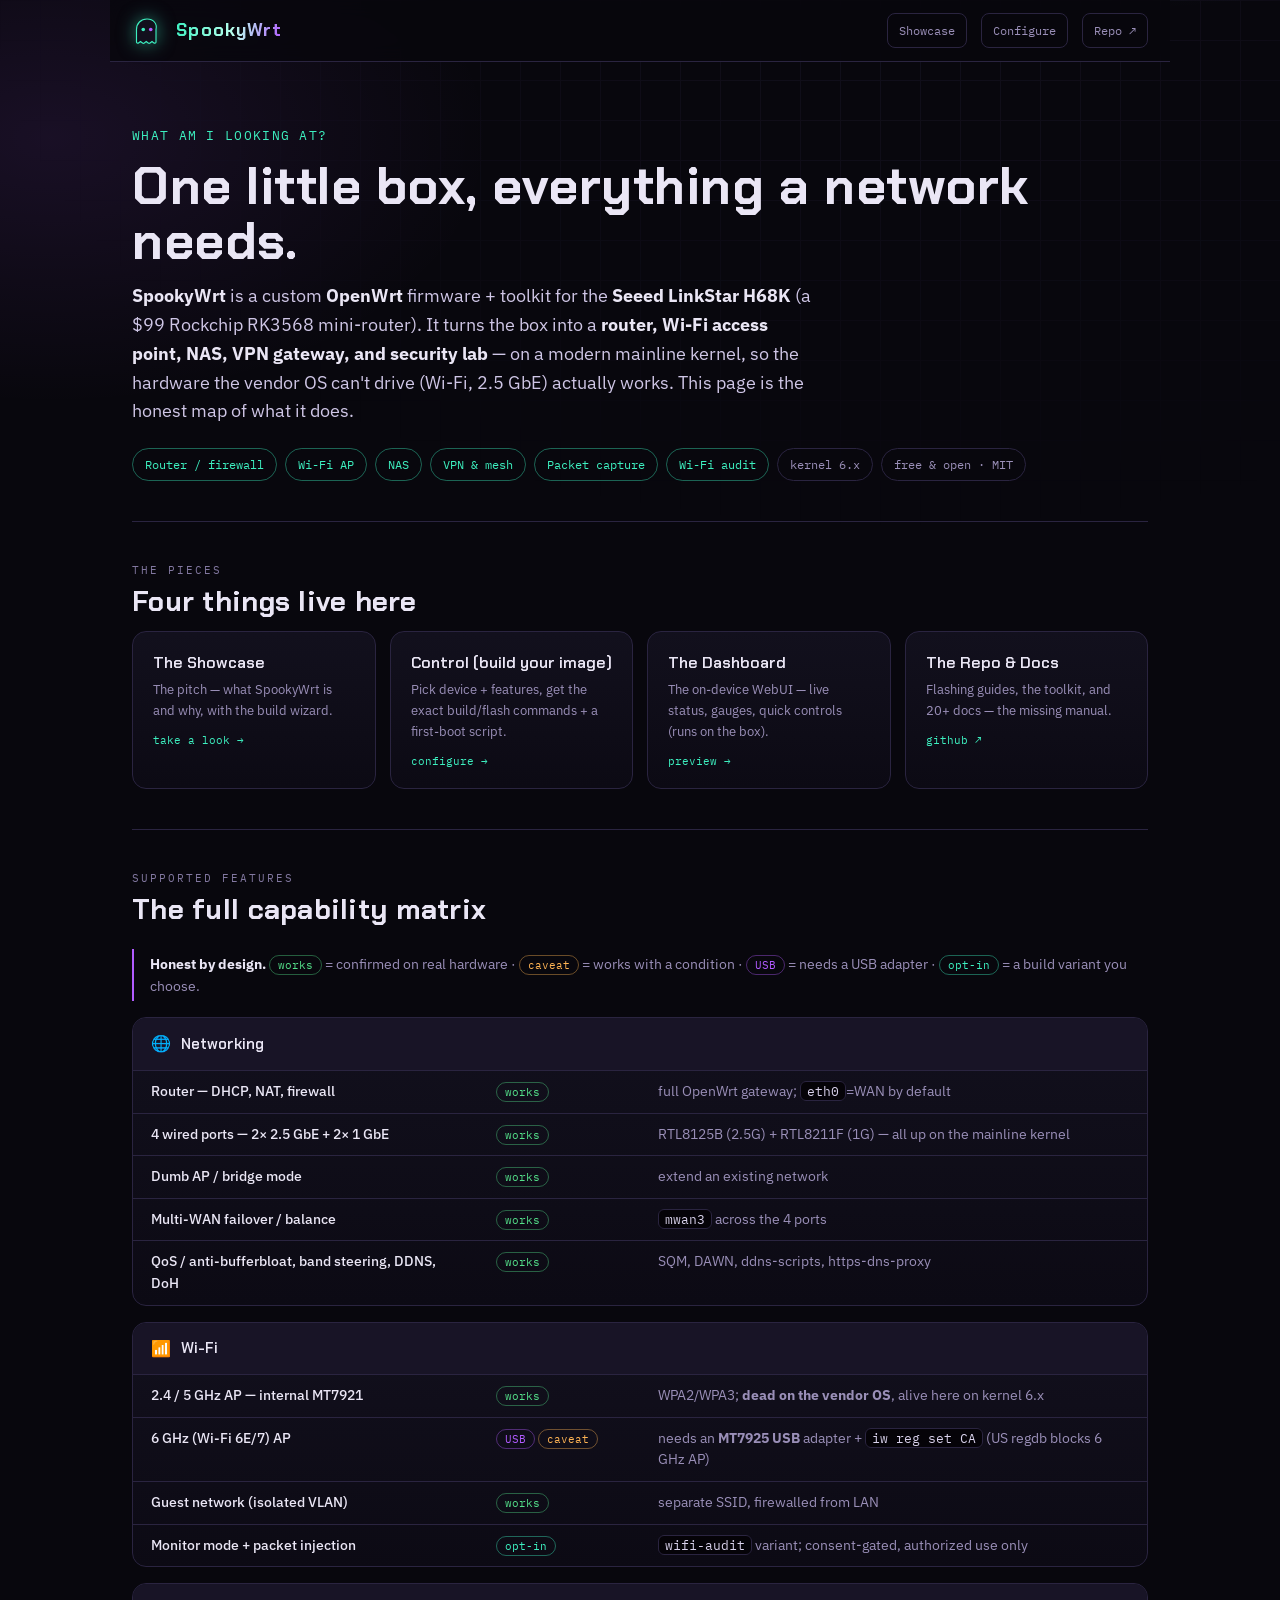
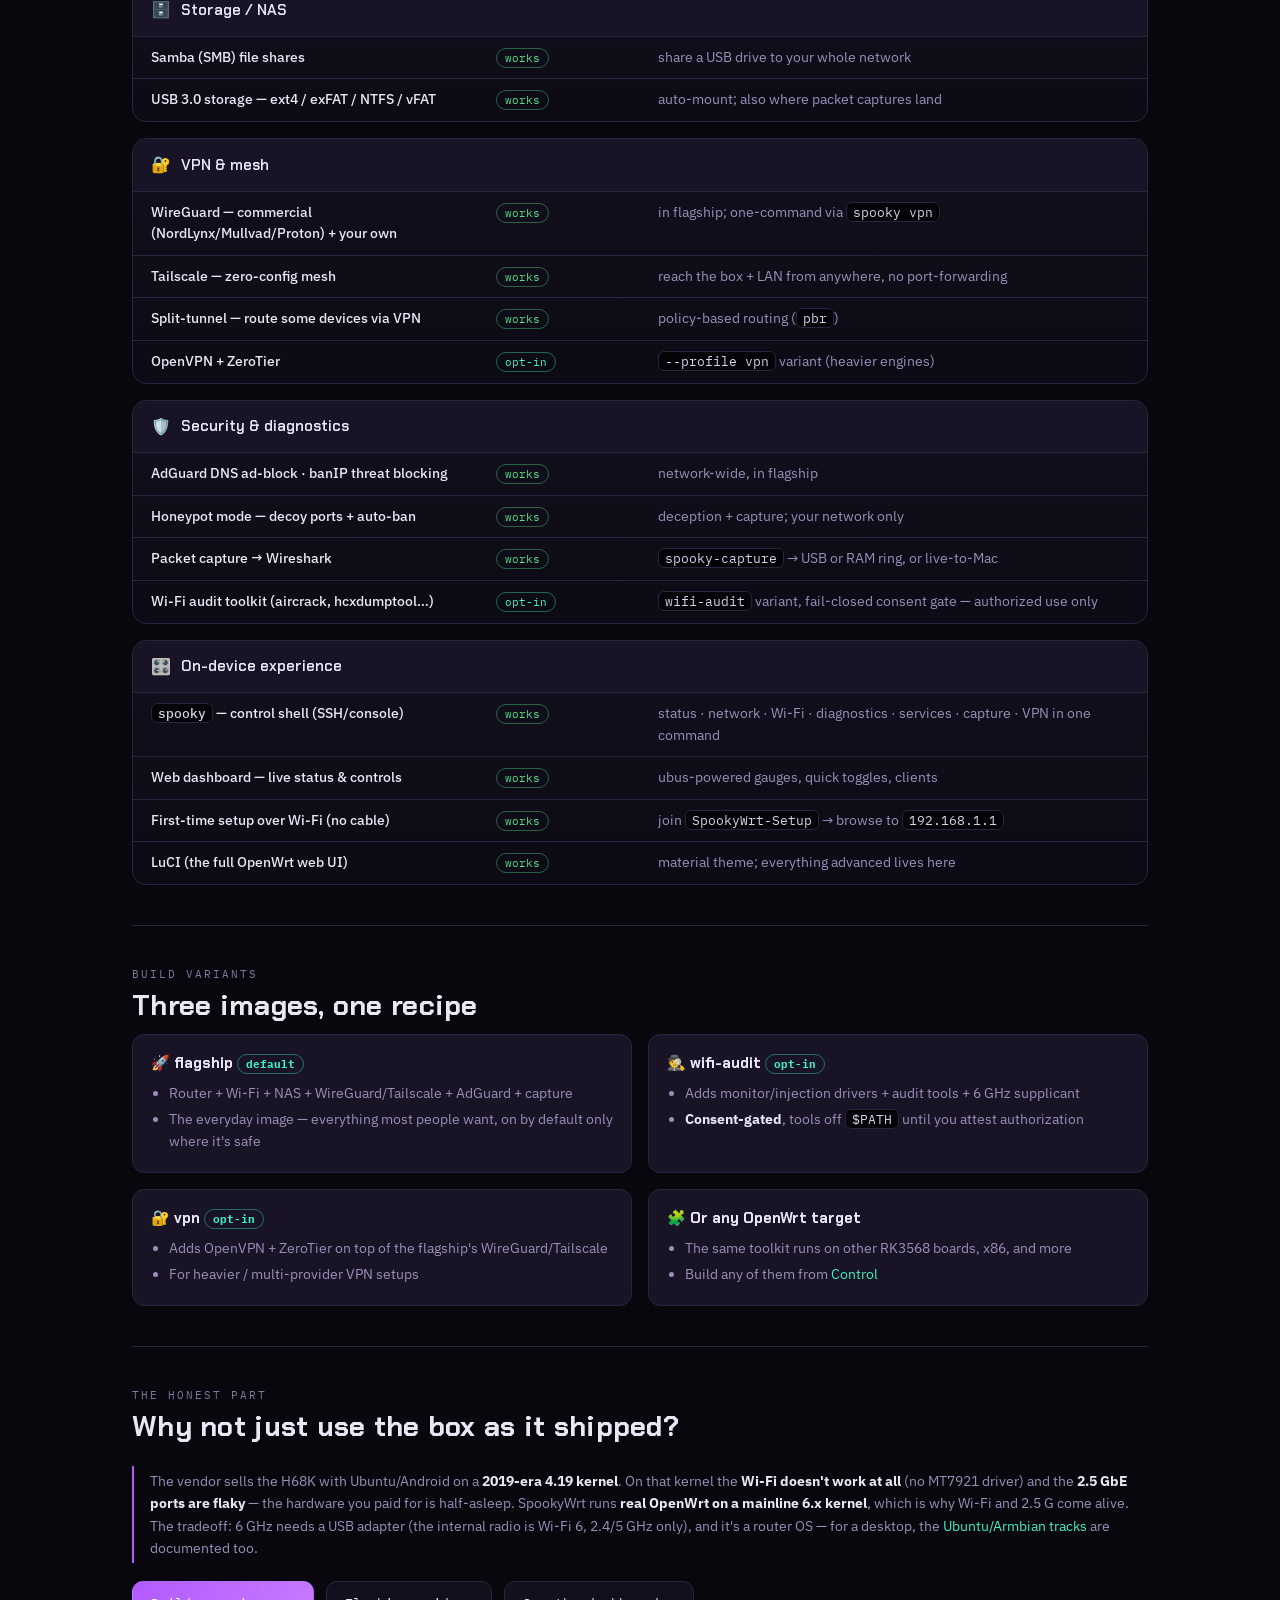
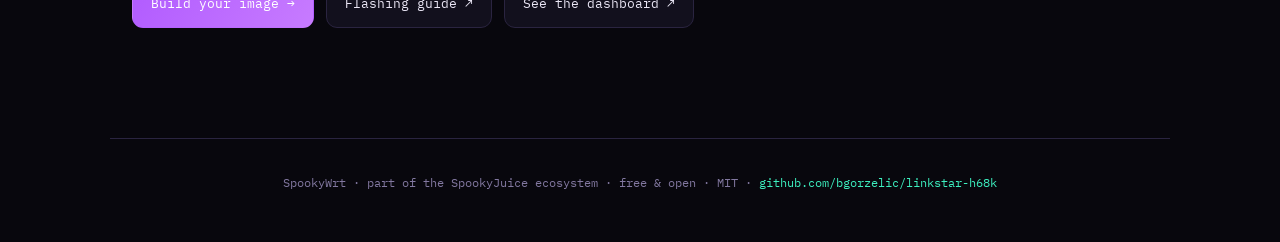
==== overview/index.html @ 05eaae35 "feat(site): add an Overview page answering 'what am I looking at?' + make it the homepage New overvi" ====
<!DOCTYPE html>
<html lang="en">
<head>
<meta charset="utf-8">
<meta name="viewport" content="width=device-width, initial-scale=1">
<meta name="description" content="SpookyWrt — a custom OpenWrt firmware + toolkit for the LinkStar H68K (RK3568). Router, Wi-Fi AP, NAS, VPN gateway, and security lab in one image. What it is, what it supports, and its honest limits.">
<meta property="og:title" content="SpookyWrt — what is it & what does it support?">
<meta property="og:description" content="Custom OpenWrt for the LinkStar H68K: router · Wi-Fi · NAS · VPN/mesh · capture · audit. The full, honest capability matrix.">
<meta name="theme-color" content="#08070d">
<title>SpookyWrt — what am I looking at?</title>
<link rel="preconnect" href="https://fonts.googleapis.com">
<link rel="preconnect" href="https://fonts.gstatic.com" crossorigin>
<link href="https://fonts.googleapis.com/css2?family=Chakra+Petch:wght@500;600;700&family=IBM+Plex+Mono:wght@400;500;600&family=IBM+Plex+Sans:wght@400;500;600&display=swap" rel="stylesheet">
<style>
  :root{
    --ink:#08070d; --ink2:#0c0a14; --panel:#12101d; --panel2:#181426;
    --line:#2a2440; --line2:#38304f;
    --spectral:#3df0c0; --violet:#b15bff; --amber:#ffb454; --rose:#ff5c72; --good:#54e08a;
    --text:#eae6f5; --muted:#9a8fb8; --faint:#8278a0;
    --disp:"Chakra Petch",sans-serif; --mono:"IBM Plex Mono",ui-monospace,Menlo,monospace;
    --sans:"IBM Plex Sans",-apple-system,BlinkMacSystemFont,sans-serif;
  }
  *{box-sizing:border-box} html,body{margin:0}
  body{background:var(--ink); color:var(--text); font-family:var(--sans); font-size:15px; line-height:1.6; overflow-x:hidden;
    background-image:radial-gradient(900px 480px at 88% -8%,rgba(61,240,192,.10),transparent 60%),radial-gradient(760px 460px at 4% 4%,rgba(177,91,255,.10),transparent 58%);}
  body::before{content:"";position:fixed;inset:0;pointer-events:none;z-index:0;opacity:.32;
    background-image:linear-gradient(var(--line) 1px,transparent 1px),linear-gradient(90deg,var(--line) 1px,transparent 1px);
    background-size:40px 40px;mask-image:radial-gradient(1200px 700px at 70% 0%,#000,transparent 76%)}
  a{color:var(--spectral);text-decoration:none} a:hover{text-decoration:underline}
  main{position:relative;z-index:1;max-width:1060px;margin:0 auto;padding:0 22px 70px}
  .k{font-family:var(--mono);font-size:11px;letter-spacing:.18em;text-transform:uppercase;color:var(--faint)}
  h2{font-family:var(--disp);font-weight:700;font-size:clamp(21px,3vw,28px);letter-spacing:.01em;margin:0 0 6px}
  section{padding:40px 0;border-top:1px solid var(--line)}

  /* top bar */
  .bar{position:sticky;top:0;z-index:10;display:flex;align-items:center;gap:14px;padding:13px 22px;max-width:1060px;margin:0 auto;
    background:rgba(8,7,13,.82);backdrop-filter:blur(10px);border-bottom:1px solid var(--line)}
  .ghost{width:30px;height:30px;filter:drop-shadow(0 0 9px rgba(61,240,192,.5))}
  .ghost .eye{animation:blink 6s infinite}@keyframes blink{0%,94%,100%{opacity:1}96%{opacity:.15}}
  .brand{font-family:var(--disp);font-weight:700;font-size:18px;letter-spacing:.07em}
  .brand b{background:linear-gradient(100deg,var(--spectral),#bfe 55%,var(--violet));-webkit-background-clip:text;background-clip:text;color:transparent}
  .bar .sp{flex:1}
  .bar a{font-family:var(--mono);font-size:12px;color:var(--muted);padding:7px 11px;border:1px solid var(--line);border-radius:8px}
  .bar a:hover{border-color:var(--spectral);color:var(--text);text-decoration:none}

  /* hero */
  .hero{padding:64px 0 40px;border-top:0}
  .hero .q{font-family:var(--mono);font-size:13px;letter-spacing:.1em;color:var(--spectral);text-transform:uppercase}
  .hero h1{font-family:var(--disp);font-weight:700;font-size:clamp(30px,6vw,52px);line-height:1.05;margin:12px 0 14px;letter-spacing:.01em}
  .hero p{font-size:18px;color:#cfc6e6;max-width:680px;margin:0}
  .hero p b{color:var(--text)}
  .chips{display:flex;flex-wrap:wrap;gap:8px;margin-top:22px}
  .chip{font-family:var(--mono);font-size:12px;color:var(--muted);border:1px solid var(--line);border-radius:20px;padding:6px 12px}
  .chip.on{color:var(--spectral);border-color:rgba(61,240,192,.4)}

  /* nav cards */
  .cards{display:grid;grid-template-columns:repeat(auto-fit,minmax(230px,1fr));gap:14px}
  .card{display:block;background:linear-gradient(180deg,var(--panel),var(--ink2));border:1px solid var(--line);border-radius:14px;padding:18px 20px;transition:.16s}
  .card:hover{border-color:var(--violet);transform:translateY(-2px);text-decoration:none;box-shadow:0 0 22px rgba(177,91,255,.18)}
  .card .t{font-family:var(--disp);font-weight:600;font-size:16px;color:var(--text)}
  .card .d{font-size:13px;color:var(--muted);margin-top:5px}
  .card .go{font-family:var(--mono);font-size:11px;color:var(--spectral);margin-top:10px}

  /* capability matrix */
  .cap{background:linear-gradient(180deg,var(--panel),var(--ink2));border:1px solid var(--line);border-radius:14px;overflow:hidden;margin-top:16px}
  .cap .ch{display:flex;align-items:center;gap:10px;padding:13px 18px;border-bottom:1px solid var(--line);background:var(--panel2)}
  .cap .ch .ic{font-size:16px}
  .cap .ch .t{font-family:var(--disp);font-weight:600;font-size:15px}
  table{width:100%;border-collapse:collapse;font-size:13.5px}
  td{padding:10px 18px;border-bottom:1px solid var(--line);vertical-align:top}
  tr:last-child td{border-bottom:0}
  td.f{width:34%;color:var(--text);font-weight:500}
  td.s{width:16%;white-space:nowrap}
  td.n{color:var(--muted)}
  .b{font-family:var(--mono);font-size:10.5px;padding:2px 8px;border-radius:20px;border:1px solid var(--line);white-space:nowrap}
  .b.ok{color:var(--good);border-color:rgba(84,224,138,.4)}
  .b.warn{color:var(--amber);border-color:rgba(255,180,84,.4)}
  .b.usb{color:var(--violet);border-color:rgba(177,91,255,.4)}
  .b.optin{color:var(--spectral);border-color:rgba(61,240,192,.4)}

  .note{border-left:2px solid var(--violet);padding:4px 0 4px 16px;margin:16px 0;color:var(--muted);font-size:14px}
  .note b{color:var(--text)}
  .grid2{display:grid;grid-template-columns:1fr 1fr;gap:16px}
  .box{background:var(--panel2);border:1px solid var(--line);border-radius:12px;padding:16px 18px}
  .box h3{font-family:var(--disp);font-size:15px;margin:0 0 8px}
  .box ul{margin:0;padding-left:18px} .box li{margin:4px 0;font-size:13.5px;color:var(--muted)}
  .box li b{color:var(--text)}
  code{font-family:var(--mono);font-size:12.5px;background:#050308;border:1px solid var(--line);border-radius:6px;padding:1px 6px;color:#d9d2ec}
  .cta{display:flex;flex-wrap:wrap;gap:12px;margin-top:18px}
  .cta a{font-family:var(--mono);font-size:13px;padding:12px 18px;border-radius:11px;border:1px solid transparent}
  .cta a.p{background:linear-gradient(120deg,var(--violet),#c77bff);color:#fff}
  .cta a.g{background:var(--panel);border-color:var(--line);color:var(--text)}
  .cta a:hover{text-decoration:none;filter:brightness(1.08)}
  footer{position:relative;z-index:1;text-align:center;color:var(--faint);font-family:var(--mono);font-size:12px;padding:34px 22px 50px;border-top:1px solid var(--line);max-width:1060px;margin:0 auto}
  @media (max-width:720px){ .grid2{grid-template-columns:1fr} td.f{width:auto} }
  @media (prefers-reduced-motion:reduce){ .ghost .eye{animation:none} *{transition:none!important} }
</style>
</head>
<body>

<div class="bar">
  <svg class="ghost" viewBox="0 0 40 40" fill="none" aria-hidden="true">
    <path d="M20 4C11.7 4 6 10 6 18v16.5c0 1.4 1.6 2.2 2.7 1.4l2.6-1.9 2.7 2a2 2 0 0 0 2.4 0l2.6-2 2.6 2a2 2 0 0 0 2.4 0l2.7-2 2.6 1.9c1.1.8 2.7 0 2.7-1.4V18C34 10 28.3 4 20 4Z" fill="#12101d" stroke="#3df0c0" stroke-width="1.5"/>
    <circle class="eye" cx="15" cy="18" r="2.4" fill="#3df0c0"/><circle class="eye" cx="25" cy="18" r="2.4" fill="#b15bff"/>
  </svg>
  <div class="brand"><b>SpookyWrt</b></div>
  <span class="sp"></span>
  <a href="../showcase/">Showcase</a>
  <a href="../webui/">Configure</a>
  <a href="https://github.com/bgorzelic/linkstar-h68k" target="_blank" rel="noopener">Repo ↗</a>
</div>

<main>
  <header class="hero">
    <div class="q">What am I looking at?</div>
    <h1>One little box, everything a network needs.</h1>
    <p><b>SpookyWrt</b> is a custom <b>OpenWrt</b> firmware + toolkit for the <b>Seeed LinkStar H68K</b>
    (a $99 Rockchip RK3568 mini-router). It turns the box into a <b>router, Wi-Fi access point, NAS,
    VPN gateway, and security lab</b> — on a modern mainline kernel, so the hardware the vendor OS
    can't drive (Wi-Fi, 2.5 GbE) actually works. This page is the honest map of what it does.</p>
    <div class="chips">
      <span class="chip on">Router / firewall</span><span class="chip on">Wi-Fi AP</span>
      <span class="chip on">NAS</span><span class="chip on">VPN &amp; mesh</span>
      <span class="chip on">Packet capture</span><span class="chip on">Wi-Fi audit</span>
      <span class="chip">kernel 6.x</span><span class="chip">free &amp; open · MIT</span>
    </div>
  </header>

  <section>
    <div class="k">the pieces</div>
    <h2>Four things live here</h2>
    <div class="cards">
      <a class="card" href="../showcase/"><div class="t">The Showcase</div><div class="d">The pitch — what SpookyWrt is and why, with the build wizard.</div><div class="go">take a look →</div></a>
      <a class="card" href="../webui/"><div class="t">Control (build your image)</div><div class="d">Pick device + features, get the exact build/flash commands + a first-boot script.</div><div class="go">configure →</div></a>
      <a class="card" href="../spookywrt/webui/"><div class="t">The Dashboard</div><div class="d">The on-device WebUI — live status, gauges, quick controls (runs on the box).</div><div class="go">preview →</div></a>
      <a class="card" href="https://github.com/bgorzelic/linkstar-h68k" target="_blank" rel="noopener"><div class="t">The Repo &amp; Docs</div><div class="d">Flashing guides, the toolkit, and 20+ docs — the missing manual.</div><div class="go">github ↗</div></a>
    </div>
  </section>

  <section>
    <div class="k">supported features</div>
    <h2>The full capability matrix</h2>
    <p class="note"><b>Honest by design.</b> <span class="b ok">works</span> = confirmed on real hardware ·
    <span class="b warn">caveat</span> = works with a condition · <span class="b usb">USB</span> = needs a USB adapter ·
    <span class="b optin">opt-in</span> = a build variant you choose.</p>

    <div class="cap">
      <div class="ch"><span class="ic">🌐</span><span class="t">Networking</span></div>
      <table>
        <tr><td class="f">Router — DHCP, NAT, firewall</td><td class="s"><span class="b ok">works</span></td><td class="n">full OpenWrt gateway; <code>eth0</code>=WAN by default</td></tr>
        <tr><td class="f">4 wired ports — 2× 2.5 GbE + 2× 1 GbE</td><td class="s"><span class="b ok">works</span></td><td class="n">RTL8125B (2.5G) + RTL8211F (1G) — all up on the mainline kernel</td></tr>
        <tr><td class="f">Dumb AP / bridge mode</td><td class="s"><span class="b ok">works</span></td><td class="n">extend an existing network</td></tr>
        <tr><td class="f">Multi-WAN failover / balance</td><td class="s"><span class="b ok">works</span></td><td class="n"><code>mwan3</code> across the 4 ports</td></tr>
        <tr><td class="f">QoS / anti-bufferbloat, band steering, DDNS, DoH</td><td class="s"><span class="b ok">works</span></td><td class="n">SQM, DAWN, ddns-scripts, https-dns-proxy</td></tr>
      </table>
    </div>

    <div class="cap">
      <div class="ch"><span class="ic">📶</span><span class="t">Wi-Fi</span></div>
      <table>
        <tr><td class="f">2.4 / 5 GHz AP — internal MT7921</td><td class="s"><span class="b ok">works</span></td><td class="n">WPA2/WPA3; <b>dead on the vendor OS</b>, alive here on kernel 6.x</td></tr>
        <tr><td class="f">6 GHz (Wi-Fi 6E/7) AP</td><td class="s"><span class="b usb">USB</span> <span class="b warn">caveat</span></td><td class="n">needs an <b>MT7925 USB</b> adapter + <code>iw reg set CA</code> (US regdb blocks 6 GHz AP)</td></tr>
        <tr><td class="f">Guest network (isolated VLAN)</td><td class="s"><span class="b ok">works</span></td><td class="n">separate SSID, firewalled from LAN</td></tr>
        <tr><td class="f">Monitor mode + packet injection</td><td class="s"><span class="b optin">opt-in</span></td><td class="n"><code>wifi-audit</code> variant; consent-gated, authorized use only</td></tr>
      </table>
    </div>

    <div class="cap">
      <div class="ch"><span class="ic">🗄️</span><span class="t">Storage / NAS</span></div>
      <table>
        <tr><td class="f">Samba (SMB) file shares</td><td class="s"><span class="b ok">works</span></td><td class="n">share a USB drive to your whole network</td></tr>
        <tr><td class="f">USB 3.0 storage — ext4 / exFAT / NTFS / vFAT</td><td class="s"><span class="b ok">works</span></td><td class="n">auto-mount; also where packet captures land</td></tr>
      </table>
    </div>

    <div class="cap">
      <div class="ch"><span class="ic">🔐</span><span class="t">VPN &amp; mesh</span></div>
      <table>
        <tr><td class="f">WireGuard — commercial (NordLynx/Mullvad/Proton) + your own</td><td class="s"><span class="b ok">works</span></td><td class="n">in flagship; one-command via <code>spooky vpn</code></td></tr>
        <tr><td class="f">Tailscale — zero-config mesh</td><td class="s"><span class="b ok">works</span></td><td class="n">reach the box + LAN from anywhere, no port-forwarding</td></tr>
        <tr><td class="f">Split-tunnel — route some devices via VPN</td><td class="s"><span class="b ok">works</span></td><td class="n">policy-based routing (<code>pbr</code>)</td></tr>
        <tr><td class="f">OpenVPN + ZeroTier</td><td class="s"><span class="b optin">opt-in</span></td><td class="n"><code>--profile vpn</code> variant (heavier engines)</td></tr>
      </table>
    </div>

    <div class="cap">
      <div class="ch"><span class="ic">🛡️</span><span class="t">Security &amp; diagnostics</span></div>
      <table>
        <tr><td class="f">AdGuard DNS ad-block · banIP threat blocking</td><td class="s"><span class="b ok">works</span></td><td class="n">network-wide, in flagship</td></tr>
        <tr><td class="f">Honeypot mode — decoy ports + auto-ban</td><td class="s"><span class="b ok">works</span></td><td class="n">deception + capture; your network only</td></tr>
        <tr><td class="f">Packet capture → Wireshark</td><td class="s"><span class="b ok">works</span></td><td class="n"><code>spooky-capture</code> → USB or RAM ring, or live-to-Mac</td></tr>
        <tr><td class="f">Wi-Fi audit toolkit (aircrack, hcxdumptool…)</td><td class="s"><span class="b optin">opt-in</span></td><td class="n"><code>wifi-audit</code> variant, fail-closed consent gate — authorized use only</td></tr>
      </table>
    </div>

    <div class="cap">
      <div class="ch"><span class="ic">🎛️</span><span class="t">On-device experience</span></div>
      <table>
        <tr><td class="f"><code>spooky</code> — control shell (SSH/console)</td><td class="s"><span class="b ok">works</span></td><td class="n">status · network · Wi-Fi · diagnostics · services · capture · VPN in one command</td></tr>
        <tr><td class="f">Web dashboard — live status &amp; controls</td><td class="s"><span class="b ok">works</span></td><td class="n">ubus-powered gauges, quick toggles, clients</td></tr>
        <tr><td class="f">First-time setup over Wi-Fi (no cable)</td><td class="s"><span class="b ok">works</span></td><td class="n">join <code>SpookyWrt-Setup</code> → browse to <code>192.168.1.1</code></td></tr>
        <tr><td class="f">LuCI (the full OpenWrt web UI)</td><td class="s"><span class="b ok">works</span></td><td class="n">material theme; everything advanced lives here</td></tr>
      </table>
    </div>
  </section>

  <section>
    <div class="k">build variants</div>
    <h2>Three images, one recipe</h2>
    <div class="grid2">
      <div class="box"><h3>🚀 flagship <span class="b optin">default</span></h3><ul>
        <li>Router + Wi-Fi + NAS + WireGuard/Tailscale + AdGuard + capture</li>
        <li>The everyday image — everything most people want, on by default only where it's safe</li></ul></div>
      <div class="box"><h3>🕵️ wifi-audit <span class="b optin">opt-in</span></h3><ul>
        <li>Adds monitor/injection drivers + audit tools + 6 GHz supplicant</li>
        <li><b>Consent-gated</b>, tools off <code>$PATH</code> until you attest authorization</li></ul></div>
      <div class="box"><h3>🔐 vpn <span class="b optin">opt-in</span></h3><ul>
        <li>Adds OpenVPN + ZeroTier on top of the flagship's WireGuard/Tailscale</li>
        <li>For heavier / multi-provider VPN setups</li></ul></div>
      <div class="box"><h3>🧩 Or any OpenWrt target</h3><ul>
        <li>The same toolkit runs on other RK3568 boards, x86, and more</li>
        <li>Build any of them from <a href="../webui/">Control</a></li></ul></div>
    </div>
  </section>

  <section>
    <div class="k">the honest part</div>
    <h2>Why not just use the box as it shipped?</h2>
    <p class="note">The vendor sells the H68K with Ubuntu/Android on a <b>2019-era 4.19 kernel</b>. On that
    kernel the <b>Wi-Fi doesn't work at all</b> (no MT7921 driver) and the <b>2.5 GbE ports are flaky</b> —
    the hardware you paid for is half-asleep. SpookyWrt runs <b>real OpenWrt on a mainline 6.x kernel</b>,
    which is why Wi-Fi and 2.5 G come alive. The tradeoff: 6 GHz needs a USB adapter (the internal radio
    is Wi-Fi 6, 2.4/5 GHz only), and it's a router OS — for a desktop, the
    <a href="https://github.com/bgorzelic/linkstar-h68k/blob/main/docs/alternative-os.md" target="_blank" rel="noopener">Ubuntu/Armbian tracks</a> are documented too.</p>
    <div class="cta">
      <a class="p" href="../webui/">Build your image →</a>
      <a class="g" href="https://github.com/bgorzelic/linkstar-h68k/blob/main/docs/flash-ubuntu-sd-from-mac.md" target="_blank" rel="noopener">Flashing guide ↗</a>
      <a class="g" href="../spookywrt/webui/">See the dashboard ↗</a>
    </div>
  </section>
</main>

<footer>SpookyWrt · part of the SpookyJuice ecosystem · free &amp; open · MIT ·
  <a href="https://github.com/bgorzelic/linkstar-h68k" target="_blank" rel="noopener">github.com/bgorzelic/linkstar-h68k</a></footer>
</body>
</html>
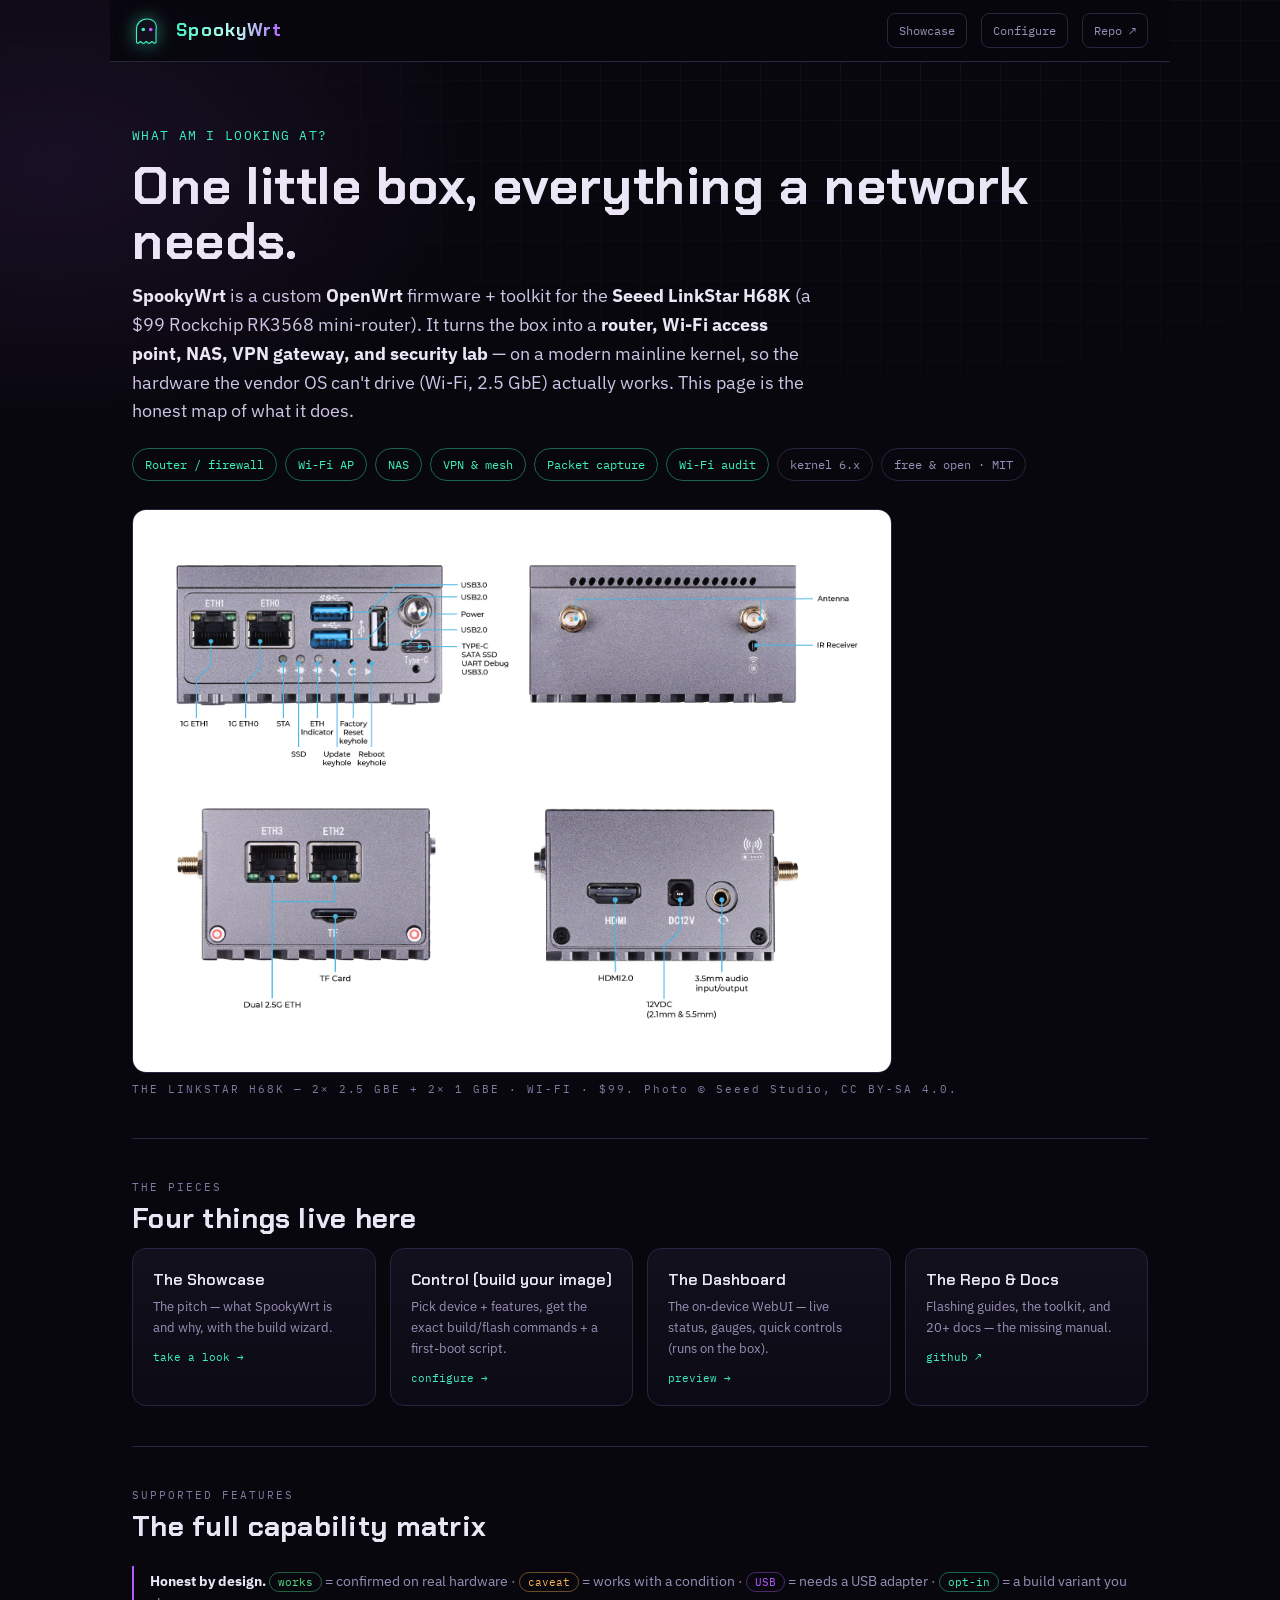
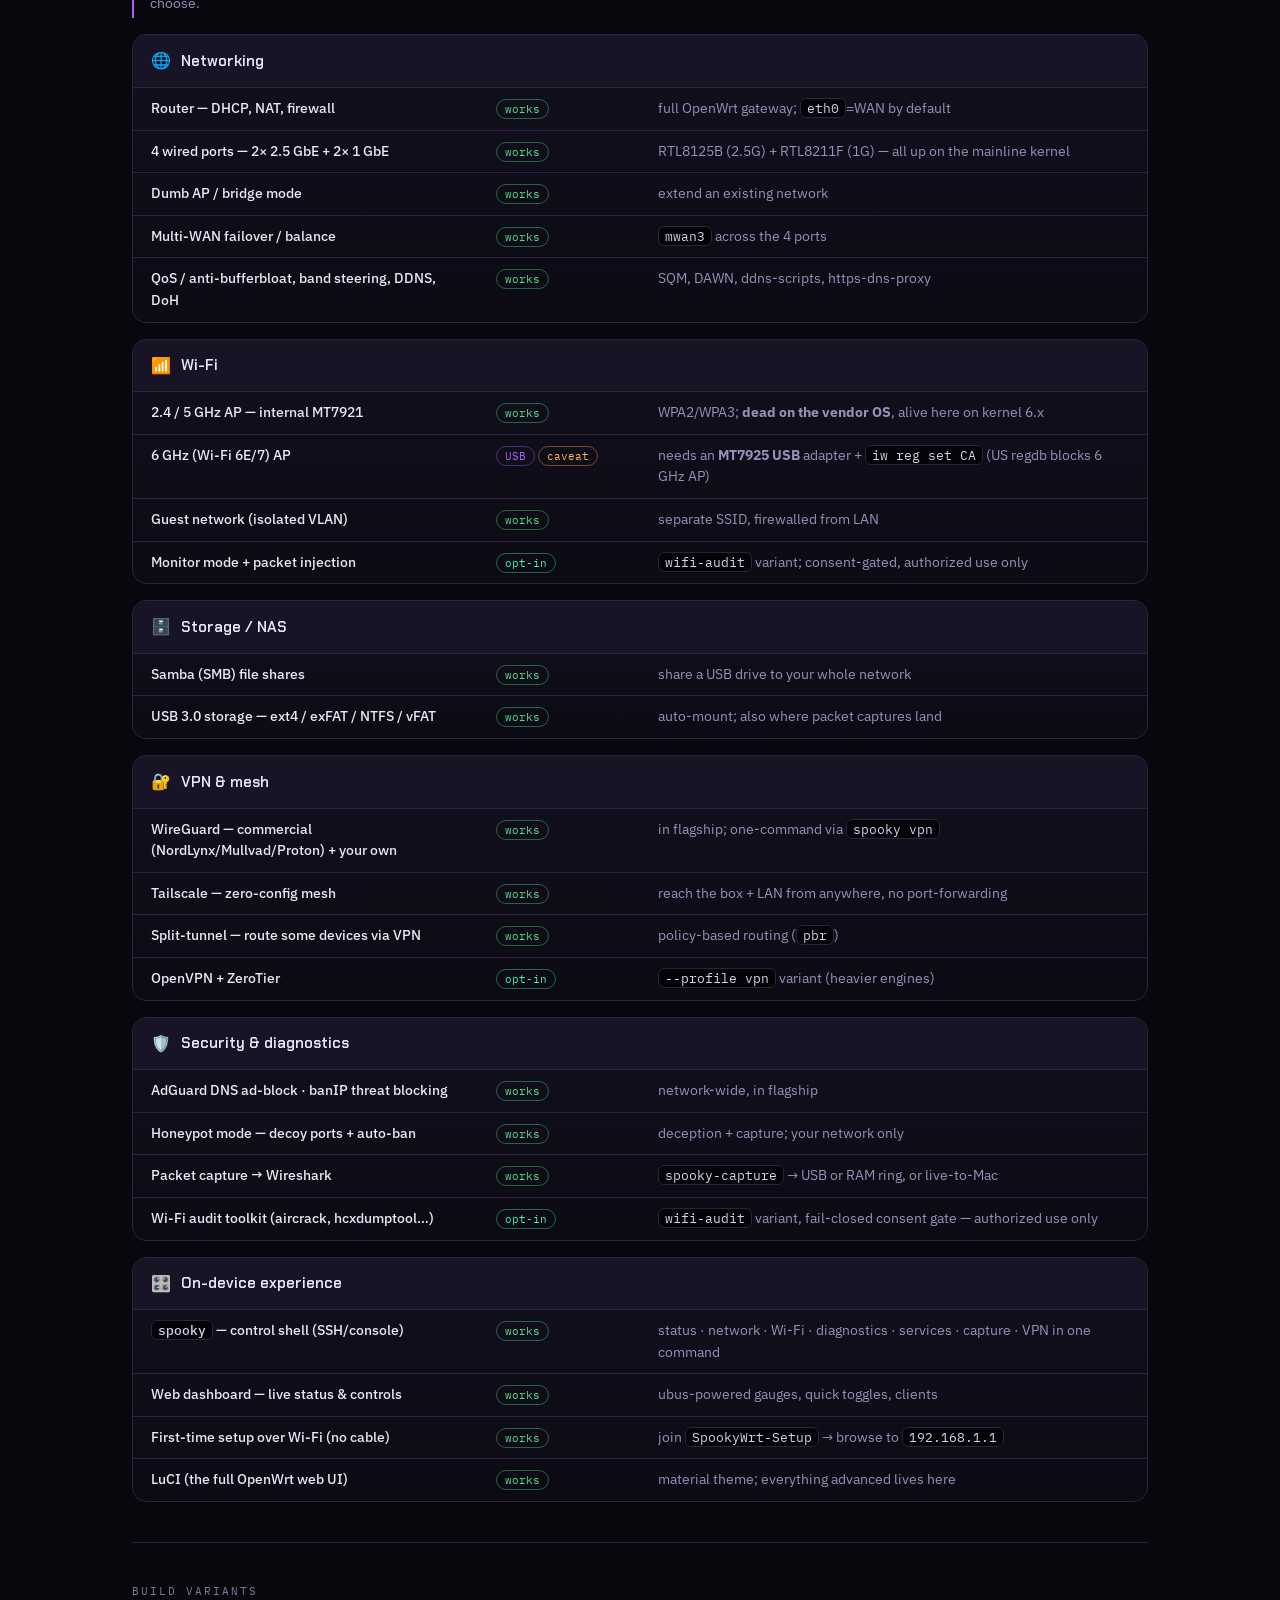
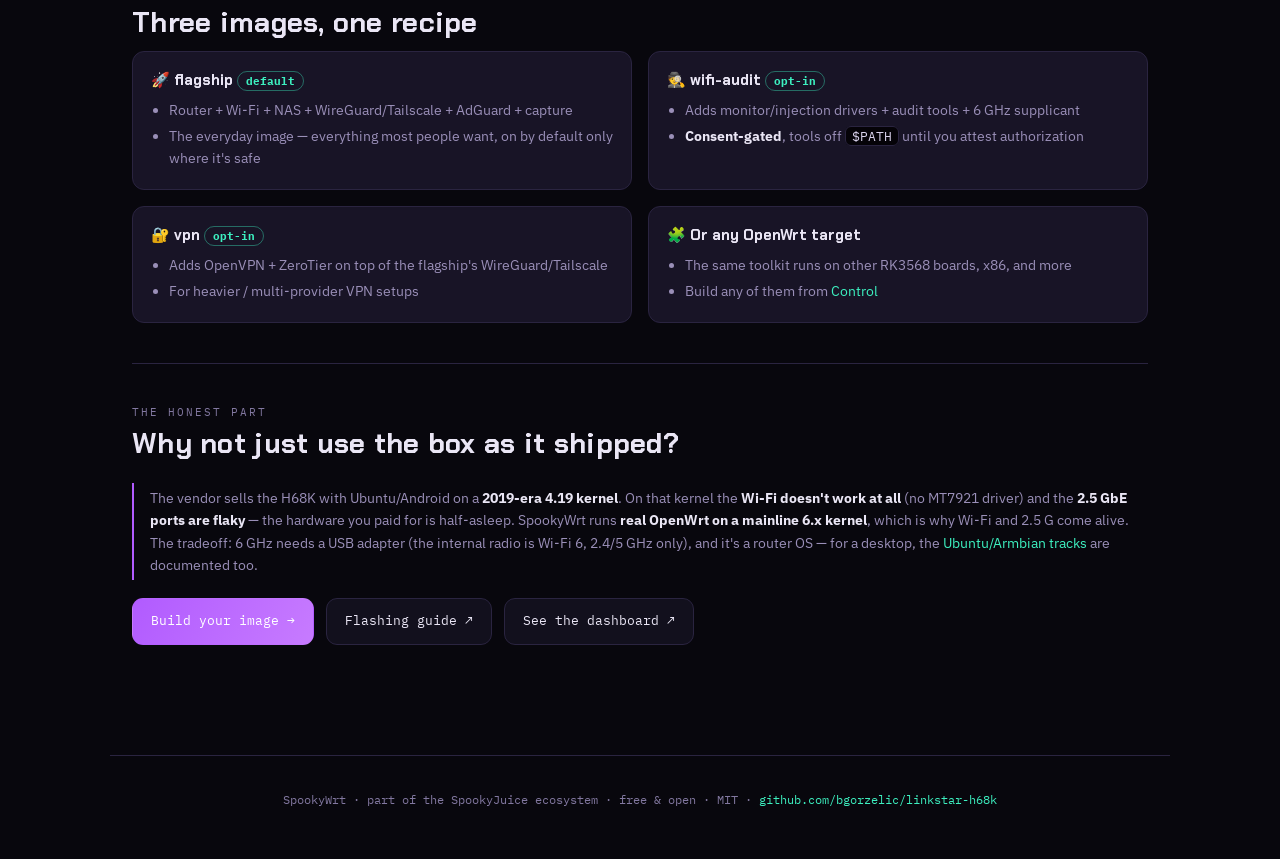
==== commit 903c67c0: "feat(spookywrt): SpookyJuice-branded LuCI theme + device photo on overview - luci-theme-spooky/: a c" ====
--- a/overview/index.html
+++ b/overview/index.html
@@ -124,6 +124,11 @@
       <span class="chip on">Packet capture</span><span class="chip on">Wi-Fi audit</span>
       <span class="chip">kernel 6.x</span><span class="chip">free &amp; open · MIT</span>
     </div>
+    <figure style="margin:28px 0 0">
+      <img src="../assets/photos/h68k-hardware-overview.jpg" alt="The LinkStar H68K — a palm-sized RK3568 mini-router with four Ethernet ports"
+        style="width:100%;max-width:760px;border-radius:14px;border:1px solid var(--line);display:block">
+      <figcaption class="k" style="margin-top:8px">The LinkStar H68K — 2× 2.5 GbE + 2× 1 GbE · Wi-Fi · $99. <span style="text-transform:none">Photo © Seeed Studio, CC BY-SA 4.0.</span></figcaption>
+    </figure>
   </header>
 
   <section>
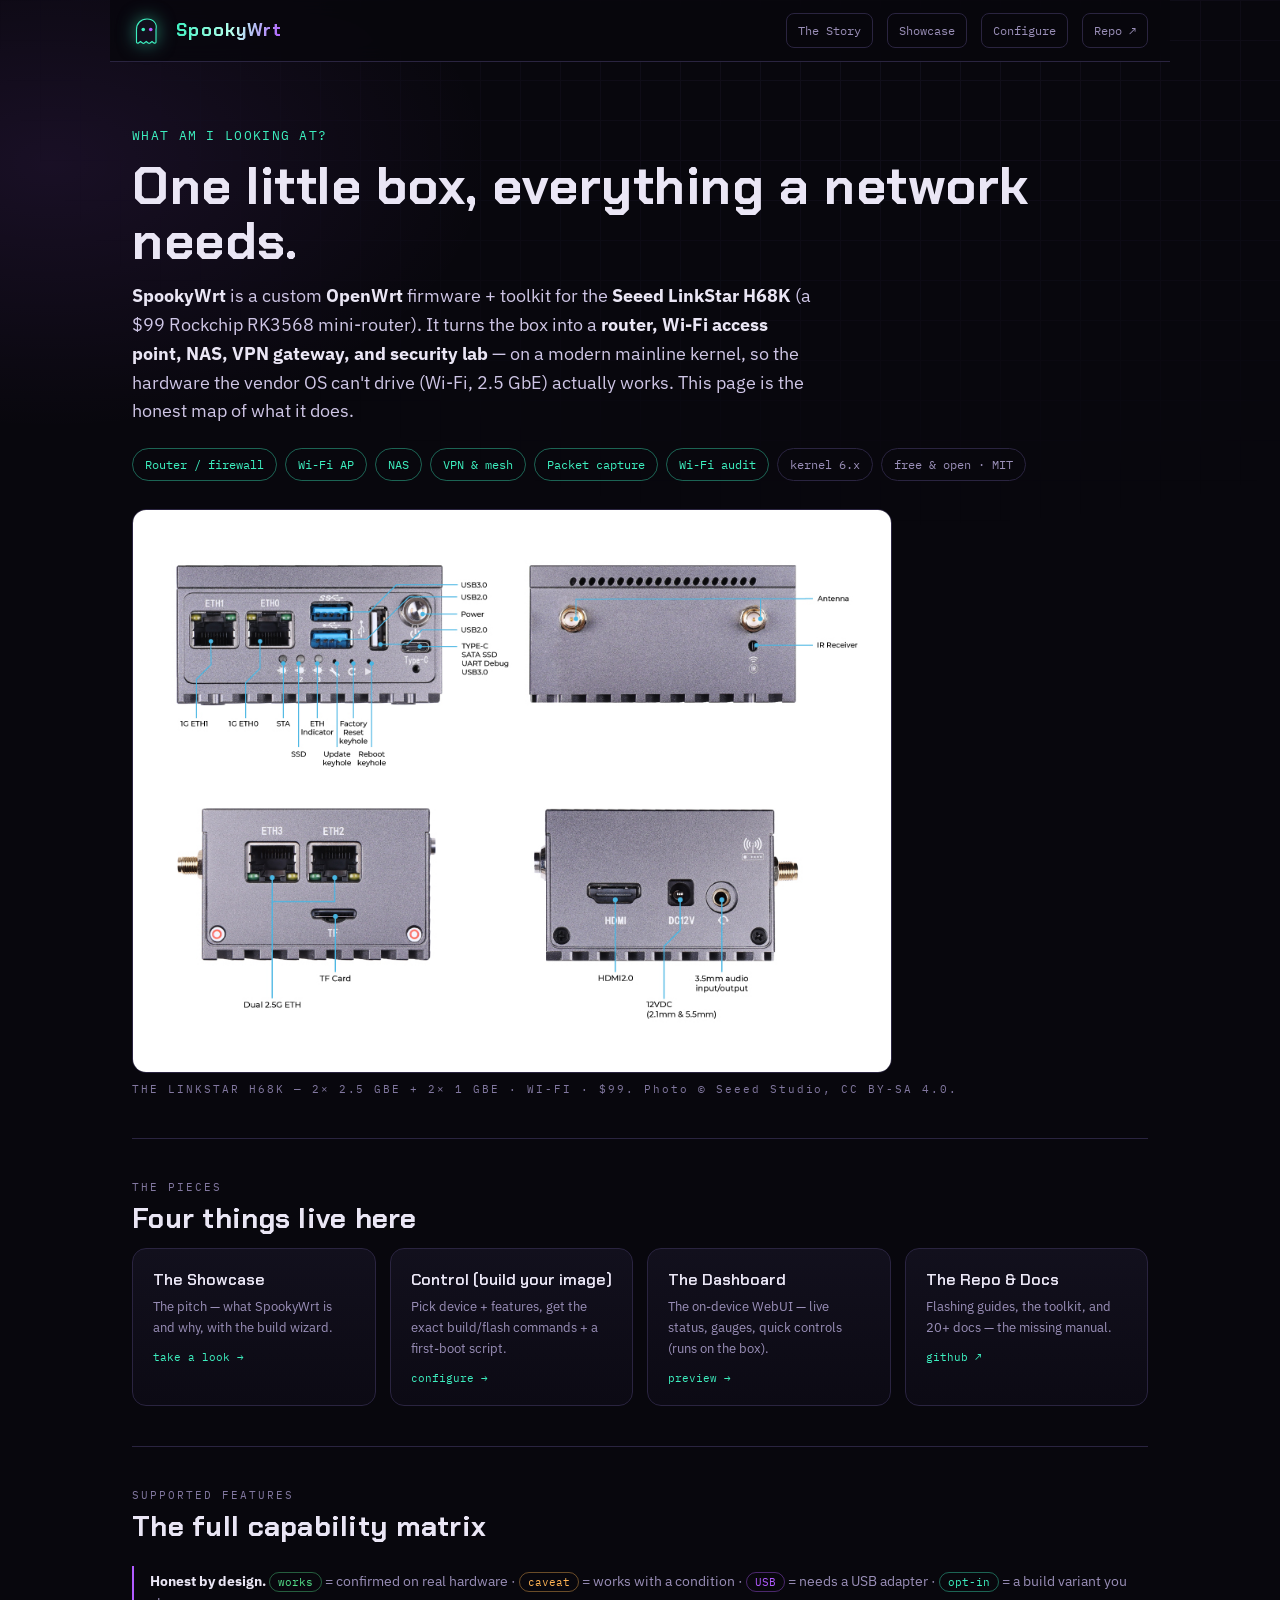
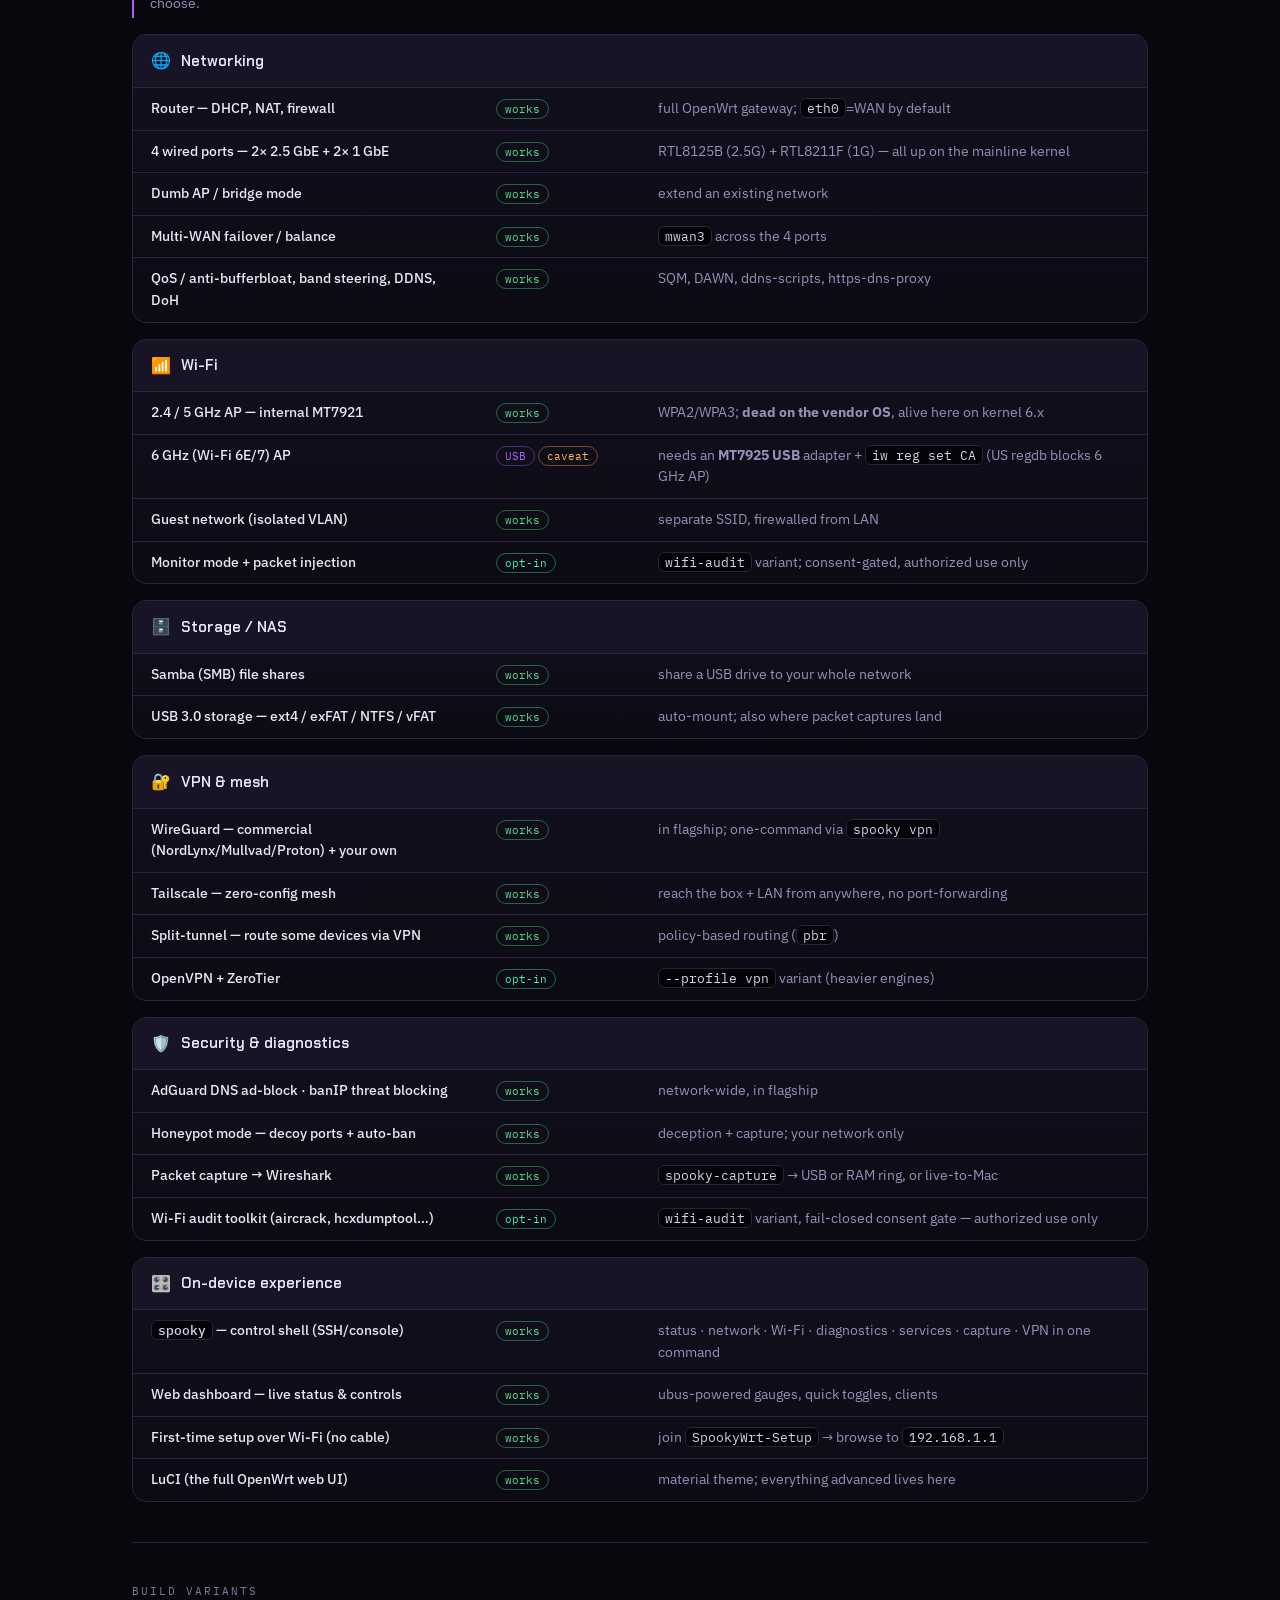
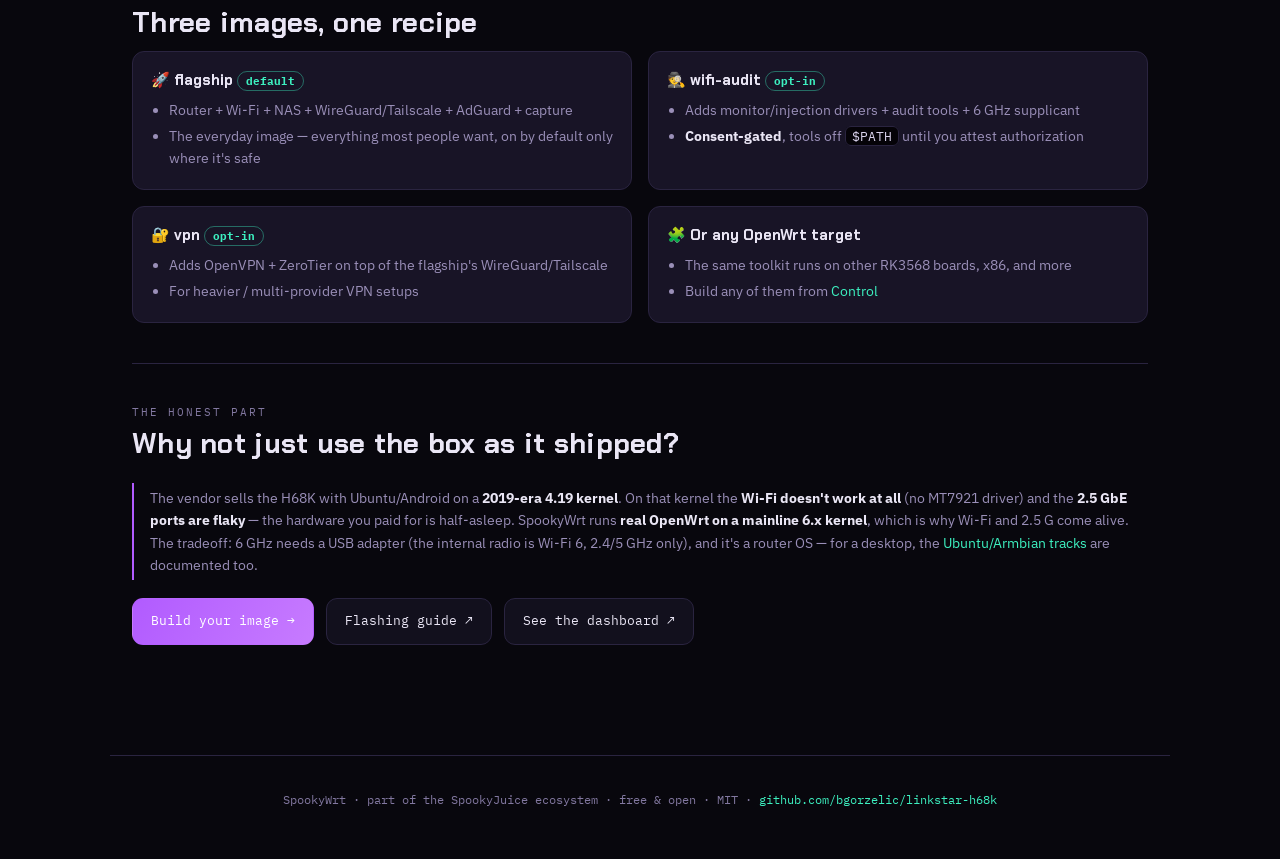
==== commit 032227bf: "feat(site): the engineering teardown — a dynamic Beginner⇄Engineer release page story/index.html: th" ====
--- a/overview/index.html
+++ b/overview/index.html
@@ -105,6 +105,7 @@
   </svg>
   <div class="brand"><b>SpookyWrt</b></div>
   <span class="sp"></span>
+  <a href="../story/">The Story</a>
   <a href="../showcase/">Showcase</a>
   <a href="../webui/">Configure</a>
   <a href="https://github.com/bgorzelic/linkstar-h68k" target="_blank" rel="noopener">Repo ↗</a>
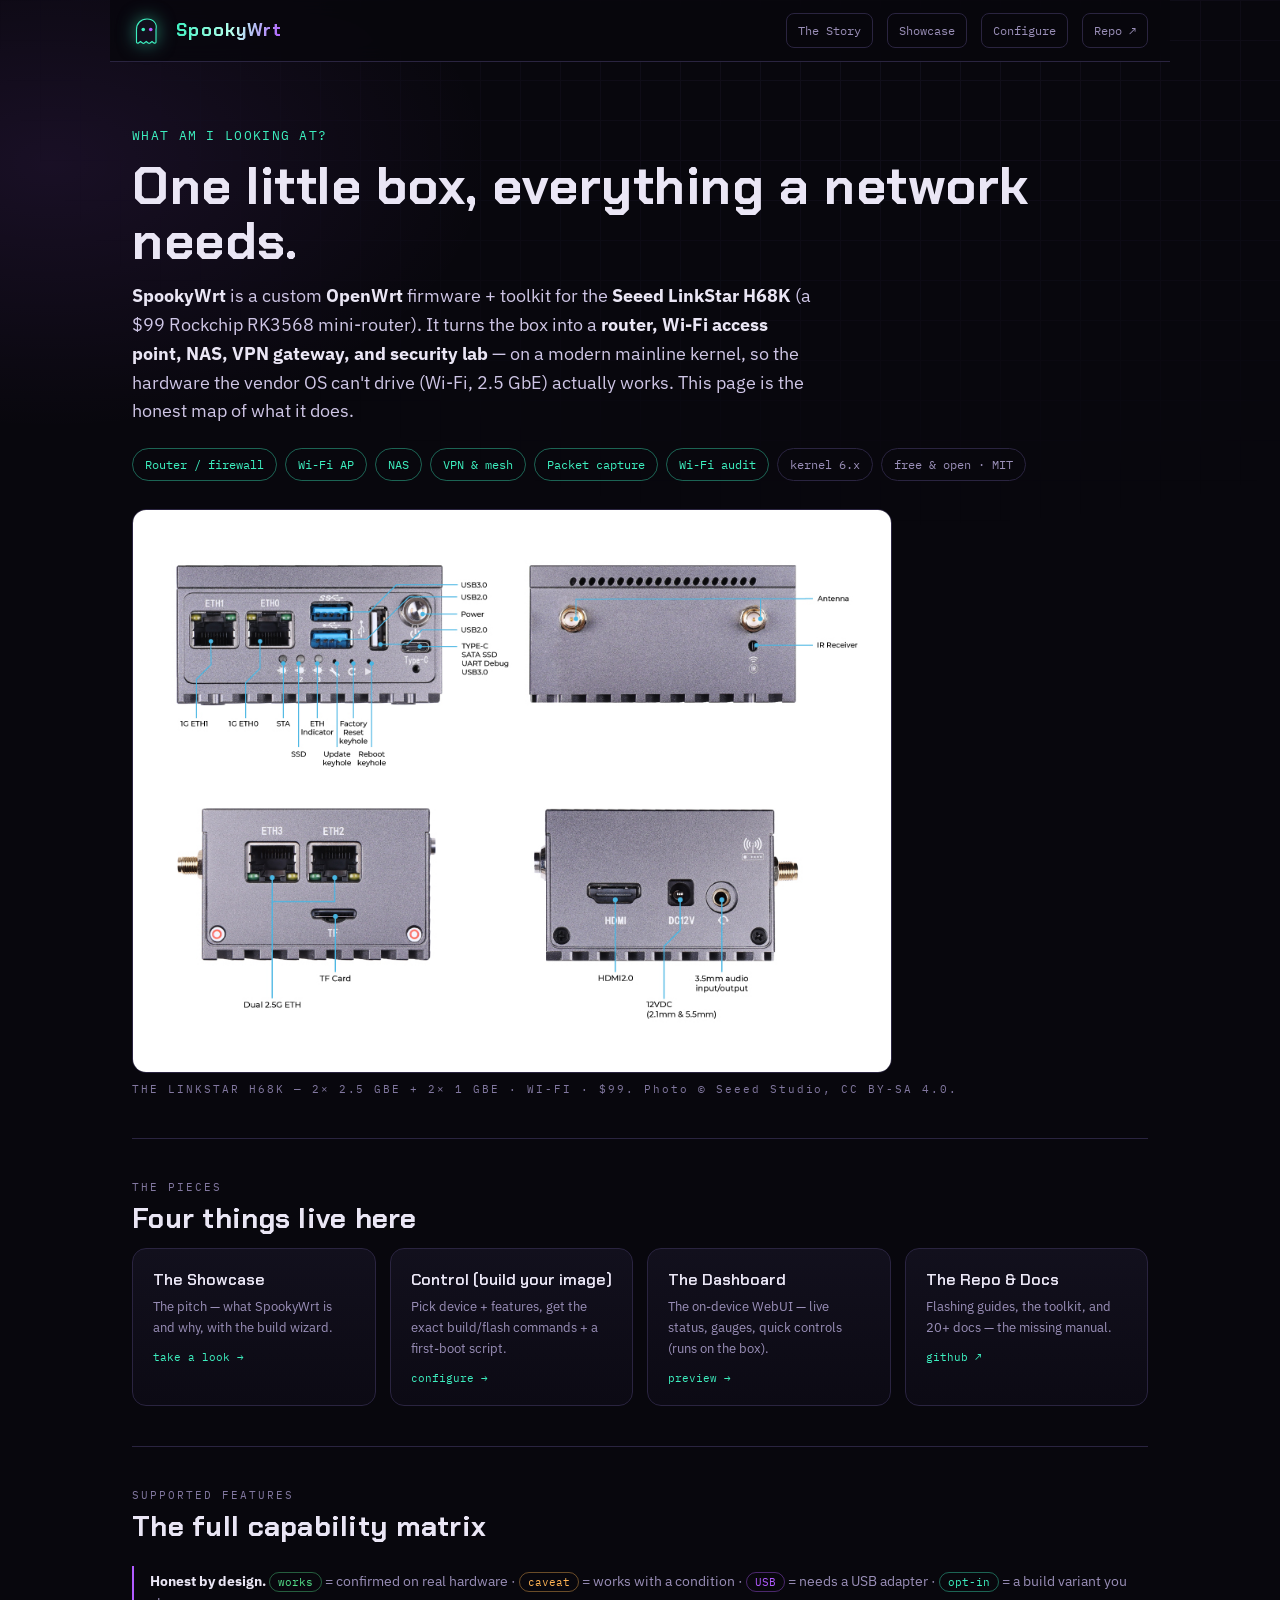
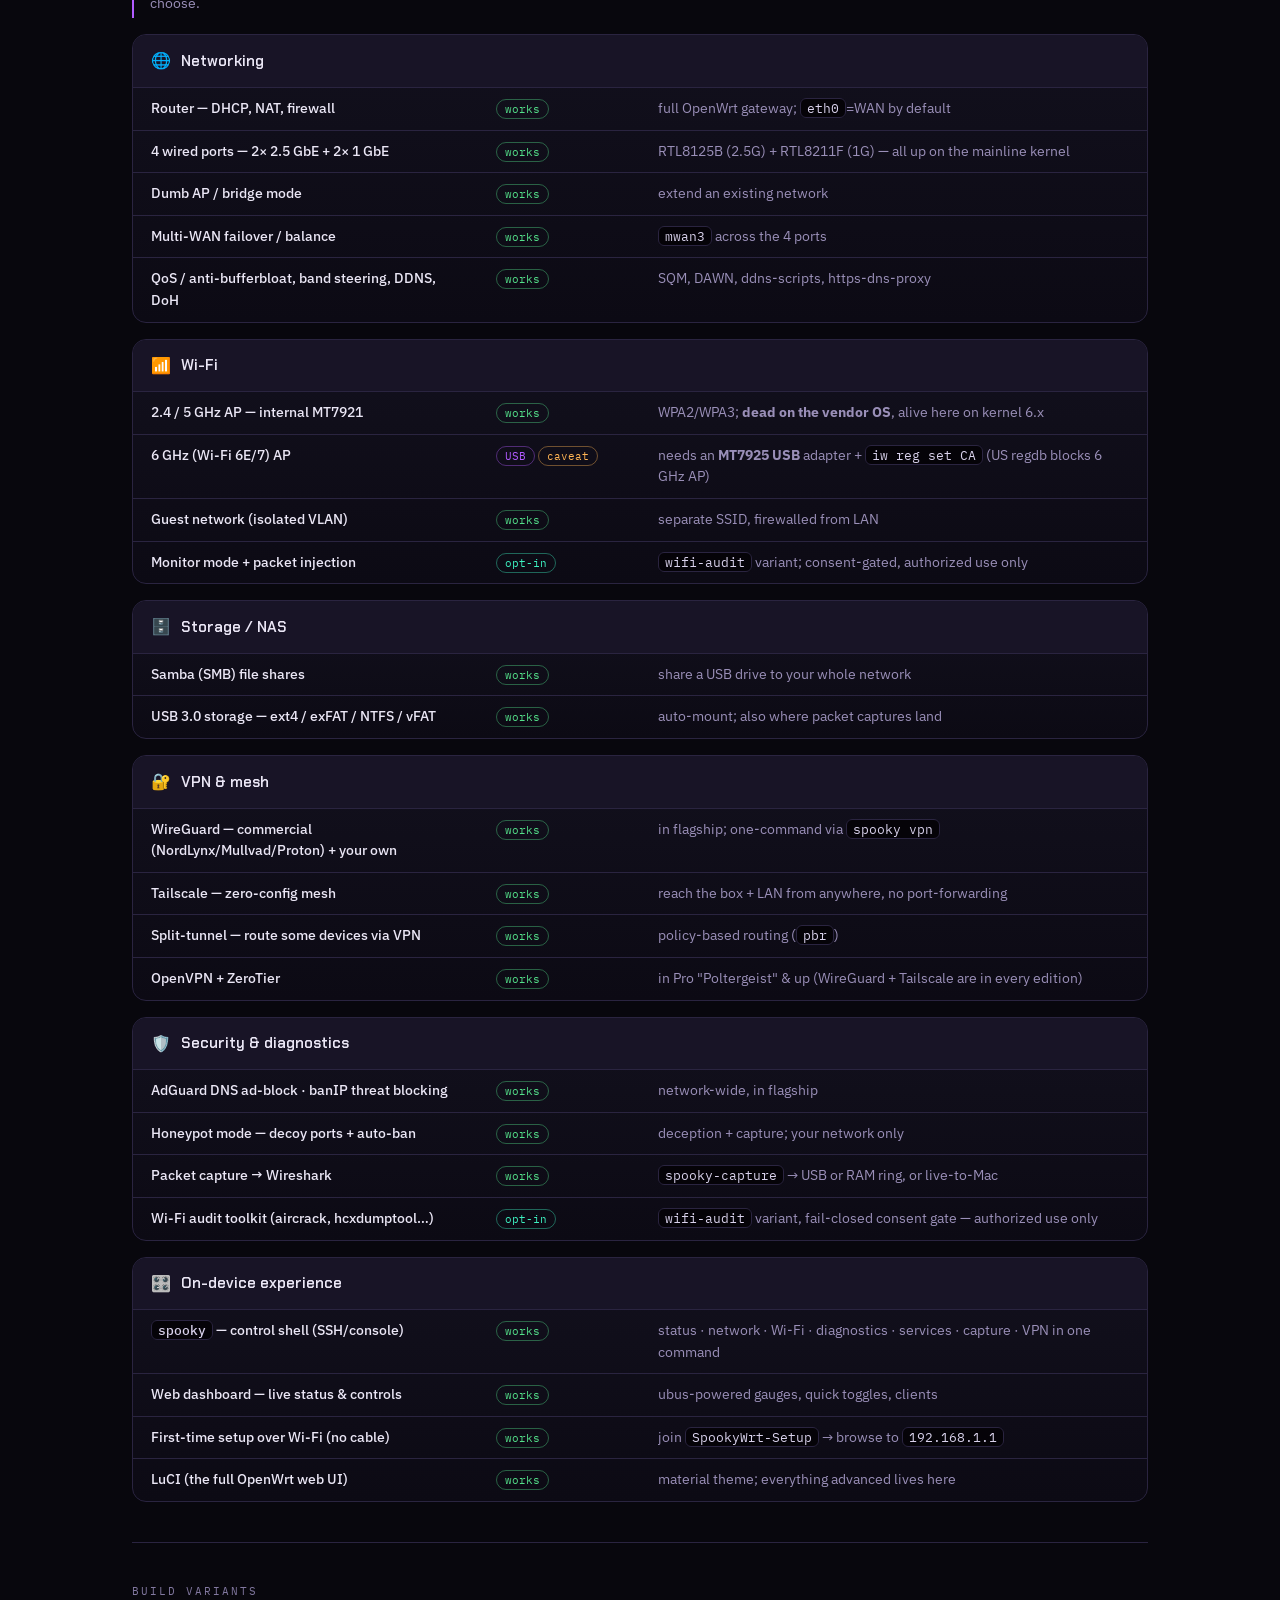
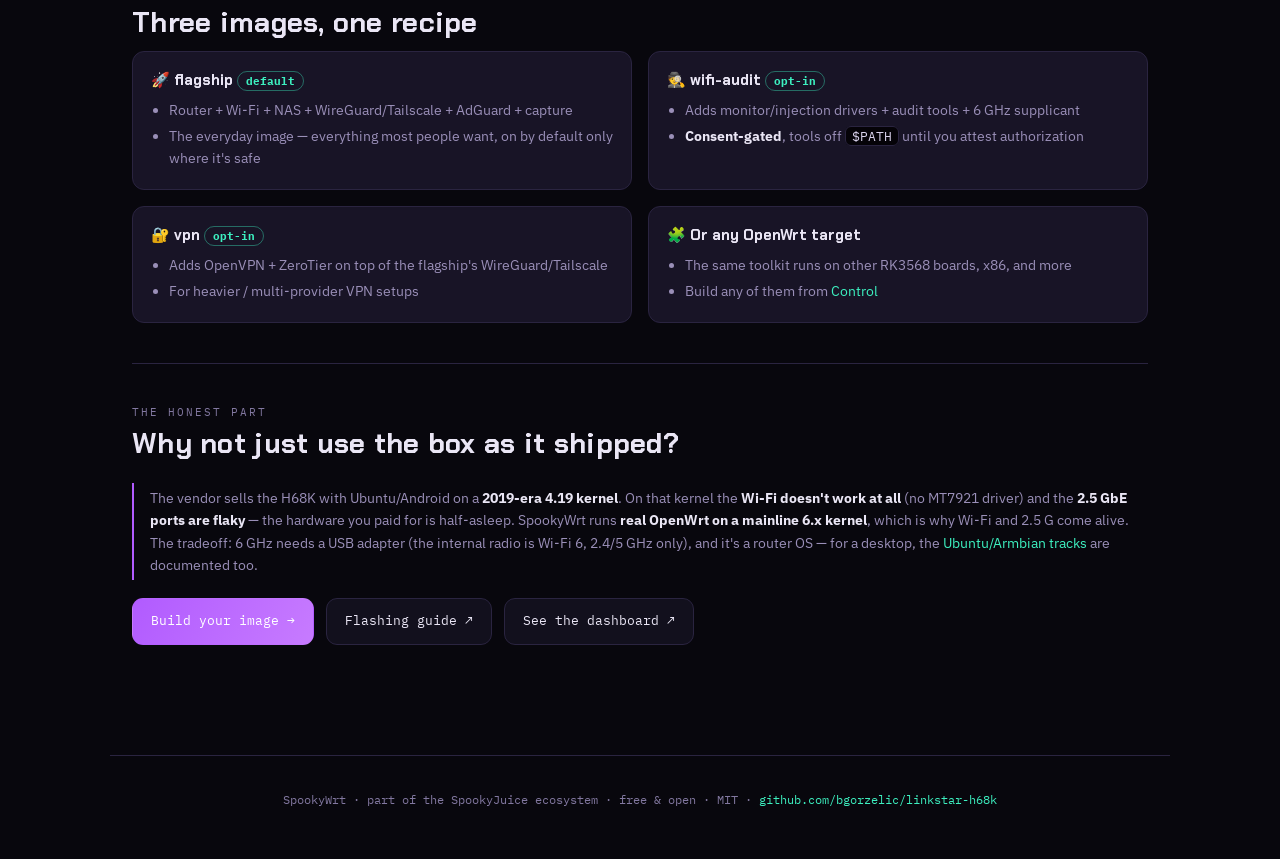
==== commit b1c26bc5: "feat(spookywrt): wire the four editions + fix the first-boot overlay Implement the approved editions" ====
--- a/overview/index.html
+++ b/overview/index.html
@@ -185,7 +185,7 @@
         <tr><td class="f">WireGuard — commercial (NordLynx/Mullvad/Proton) + your own</td><td class="s"><span class="b ok">works</span></td><td class="n">in flagship; one-command via <code>spooky vpn</code></td></tr>
         <tr><td class="f">Tailscale — zero-config mesh</td><td class="s"><span class="b ok">works</span></td><td class="n">reach the box + LAN from anywhere, no port-forwarding</td></tr>
         <tr><td class="f">Split-tunnel — route some devices via VPN</td><td class="s"><span class="b ok">works</span></td><td class="n">policy-based routing (<code>pbr</code>)</td></tr>
-        <tr><td class="f">OpenVPN + ZeroTier</td><td class="s"><span class="b optin">opt-in</span></td><td class="n"><code>--profile vpn</code> variant (heavier engines)</td></tr>
+        <tr><td class="f">OpenVPN + ZeroTier</td><td class="s"><span class="b ok">works</span></td><td class="n">in Pro "Poltergeist" &amp; up (WireGuard + Tailscale are in every edition)</td></tr>
       </table>
     </div>
 
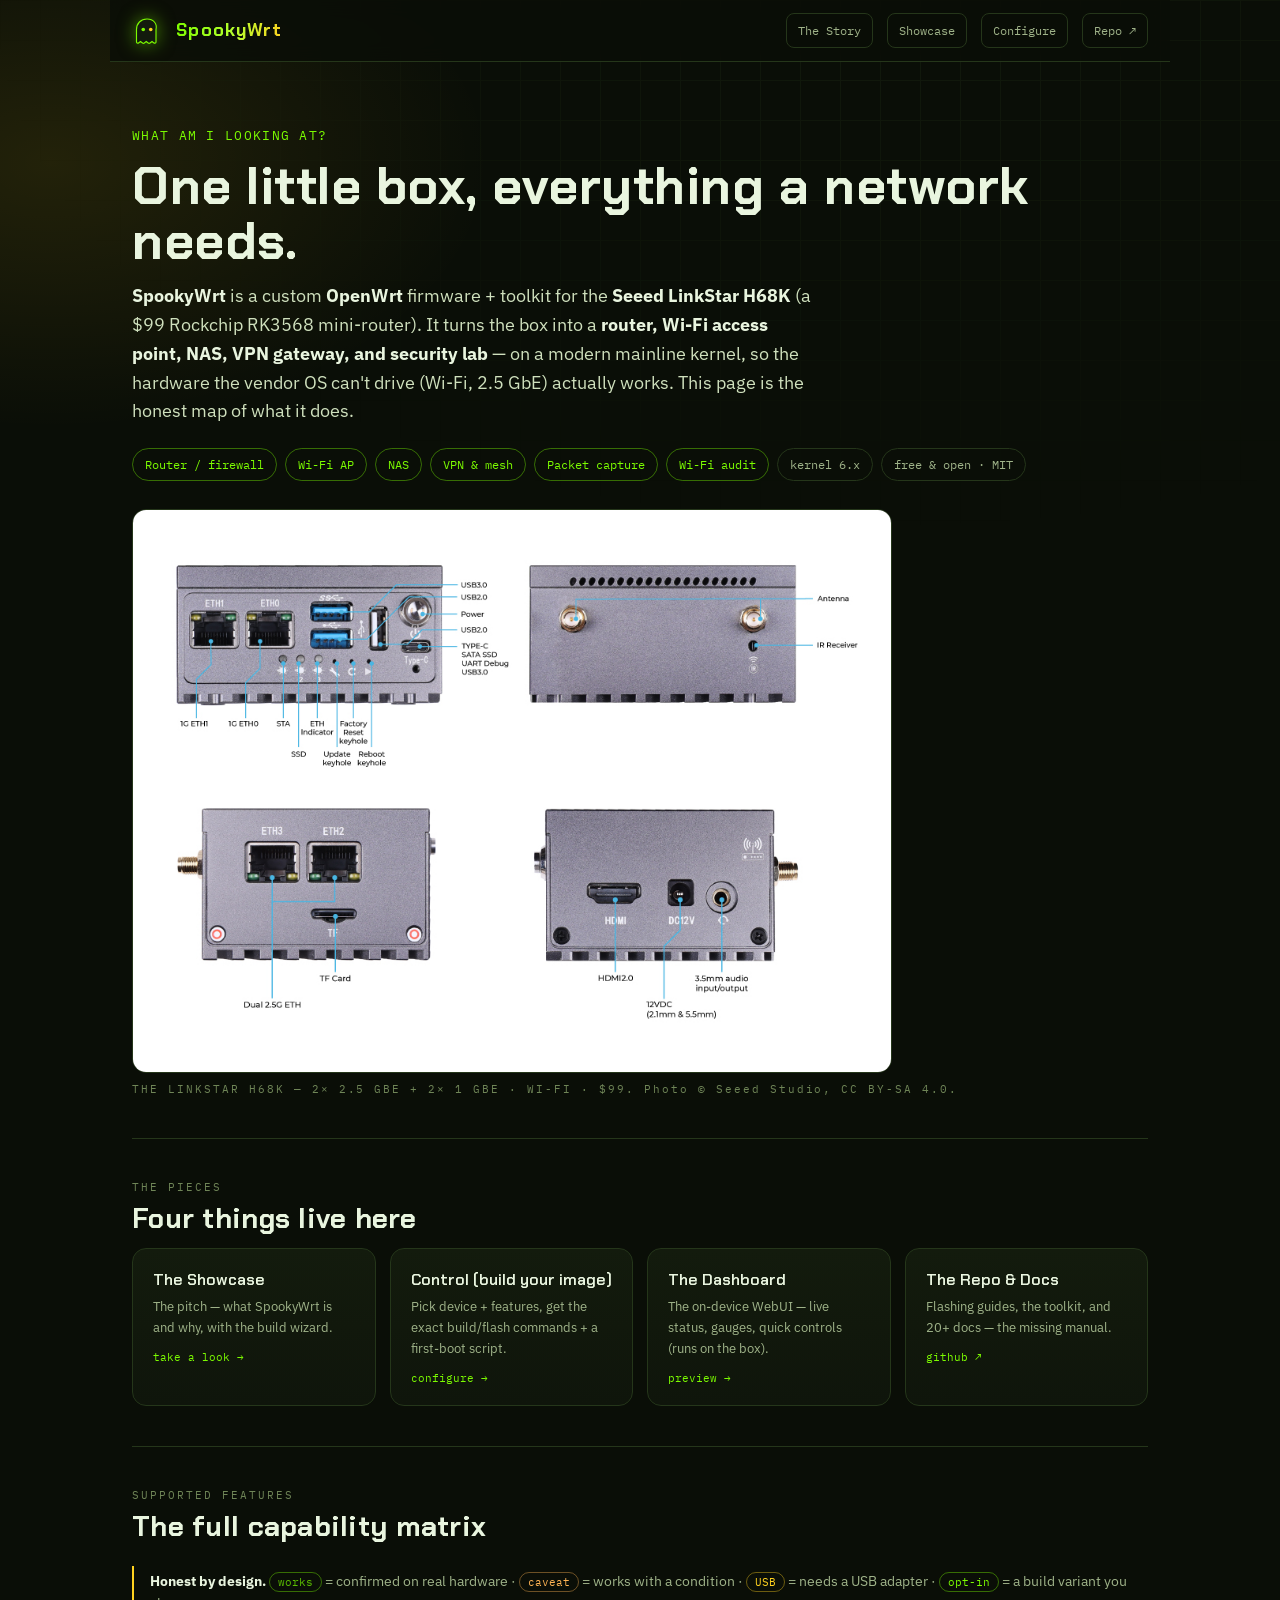
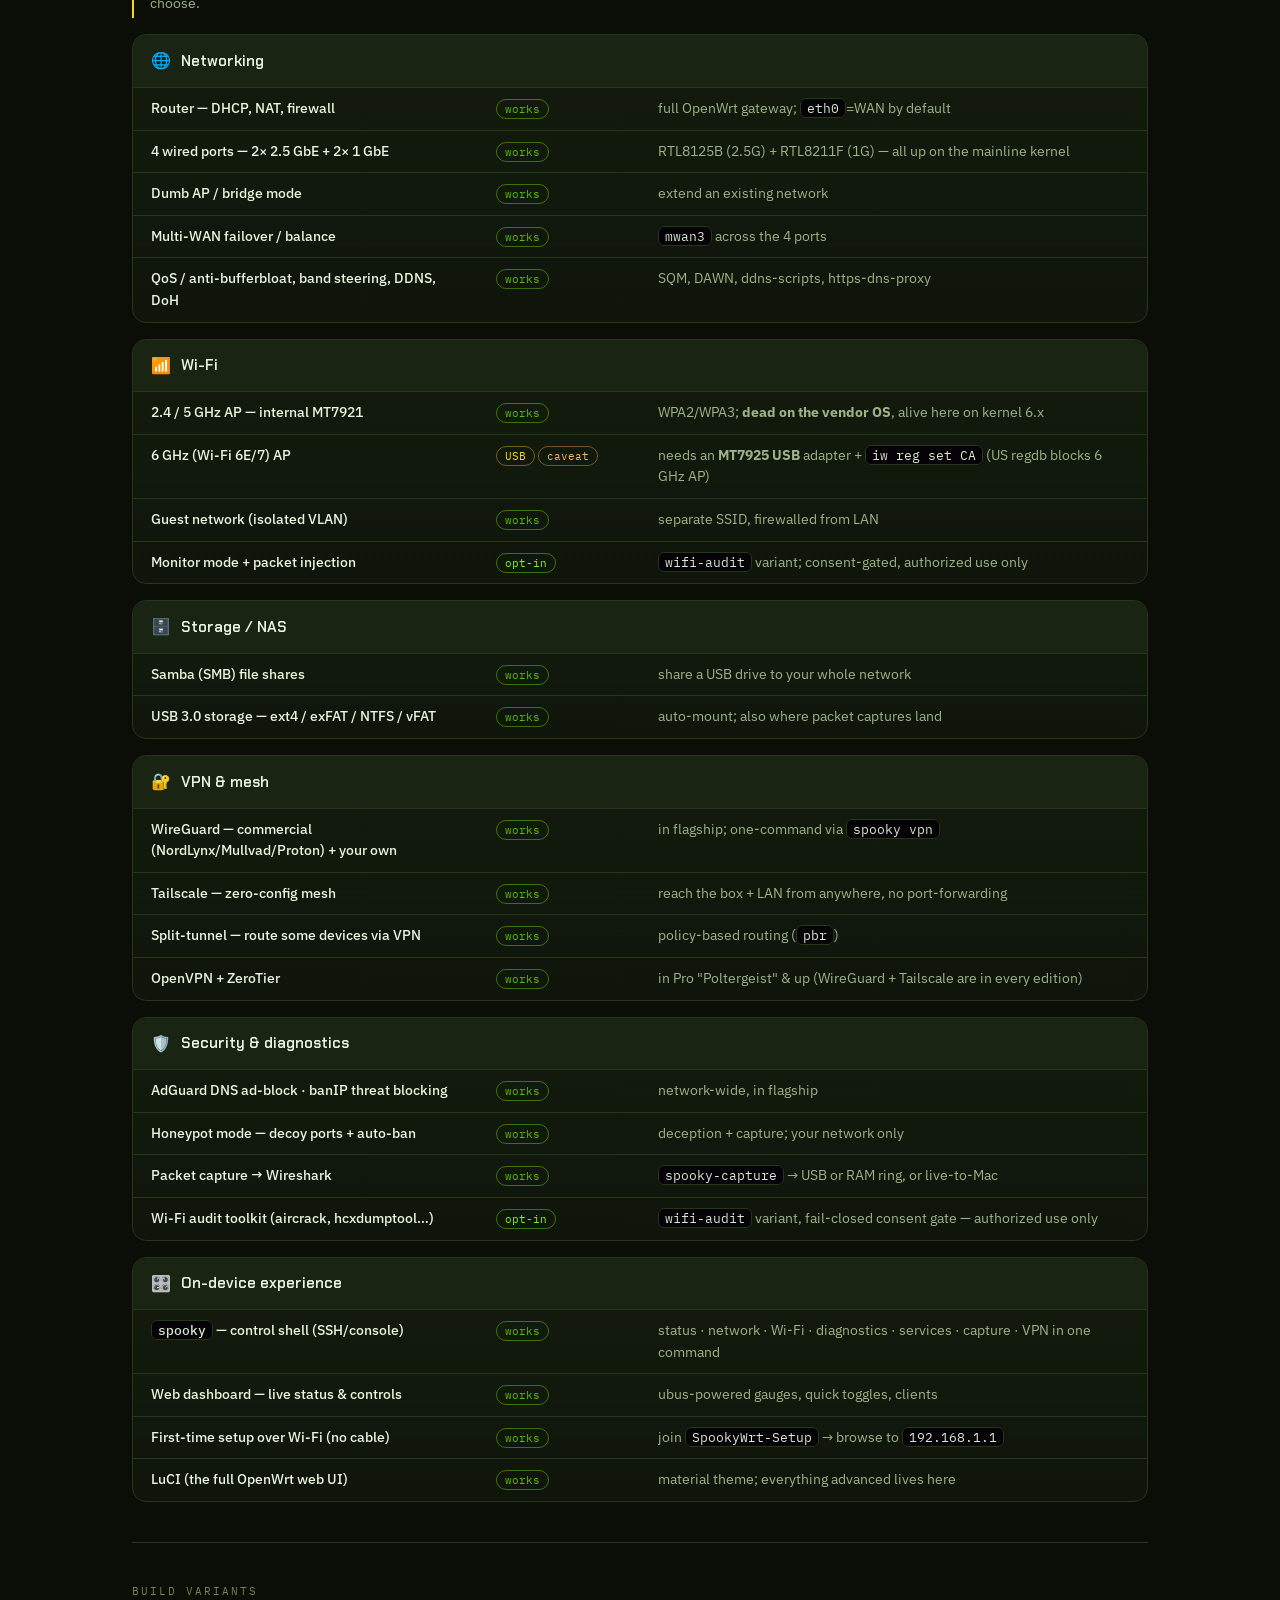
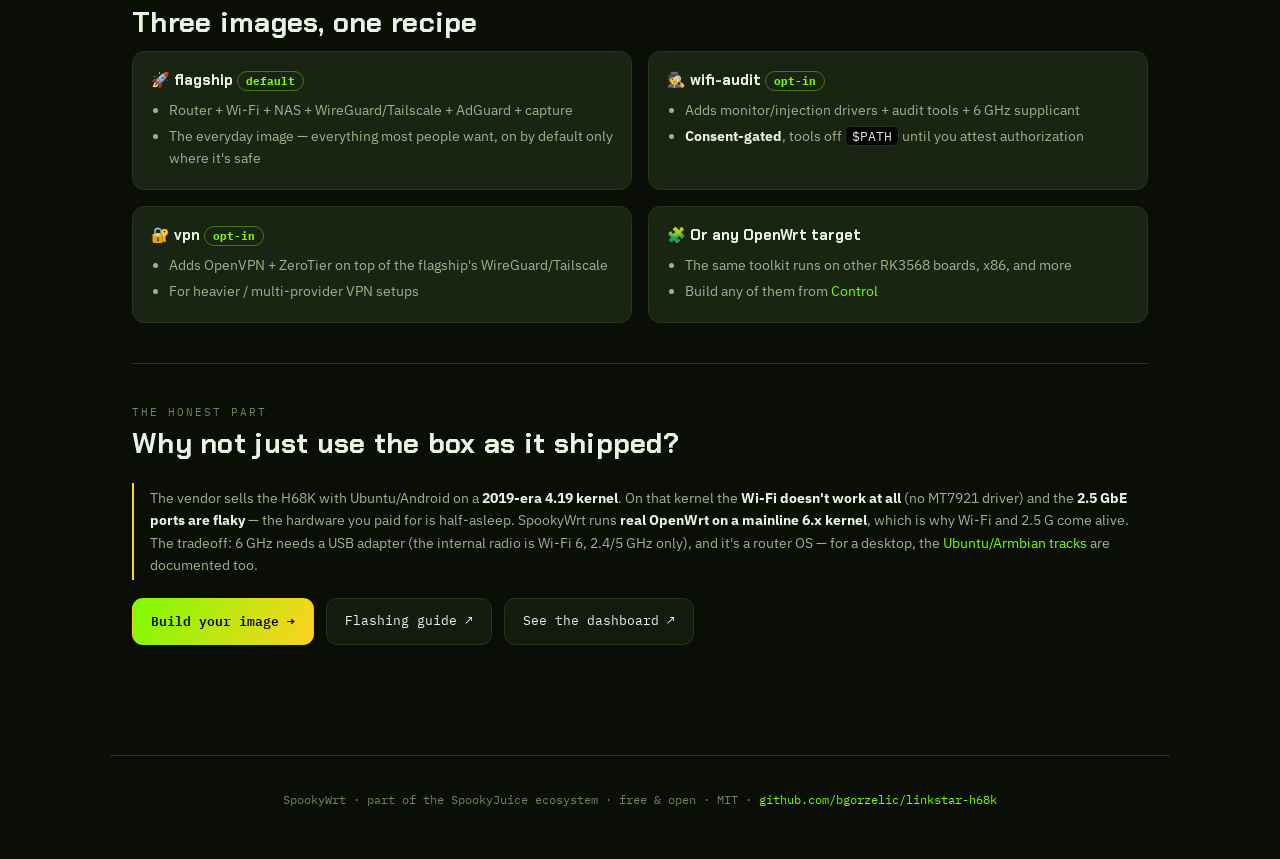
==== commit bb41250a: "style(site): unify every web surface onto the SpookyJuice slime palette The overview, on-device dash" ====
--- a/overview/index.html
+++ b/overview/index.html
@@ -6,23 +6,23 @@
 <meta name="description" content="SpookyWrt — a custom OpenWrt firmware + toolkit for the LinkStar H68K (RK3568). Router, Wi-Fi AP, NAS, VPN gateway, and security lab in one image. What it is, what it supports, and its honest limits.">
 <meta property="og:title" content="SpookyWrt — what is it & what does it support?">
 <meta property="og:description" content="Custom OpenWrt for the LinkStar H68K: router · Wi-Fi · NAS · VPN/mesh · capture · audit. The full, honest capability matrix.">
-<meta name="theme-color" content="#08070d">
+<meta name="theme-color" content="#0a0e07">
 <title>SpookyWrt — what am I looking at?</title>
 <link rel="preconnect" href="https://fonts.googleapis.com">
 <link rel="preconnect" href="https://fonts.gstatic.com" crossorigin>
 <link href="https://fonts.googleapis.com/css2?family=Chakra+Petch:wght@500;600;700&family=IBM+Plex+Mono:wght@400;500;600&family=IBM+Plex+Sans:wght@400;500;600&display=swap" rel="stylesheet">
 <style>
   :root{
-    --ink:#08070d; --ink2:#0c0a14; --panel:#12101d; --panel2:#181426;
-    --line:#2a2440; --line2:#38304f;
-    --spectral:#3df0c0; --violet:#b15bff; --amber:#ffb454; --rose:#ff5c72; --good:#54e08a;
-    --text:#eae6f5; --muted:#9a8fb8; --faint:#8278a0;
+    --ink:#0a0e07; --ink2:#0f150b; --panel:#131b0d; --panel2:#1a2412;
+    --line:#25361a; --line2:#33471f;
+    --spectral:#7cfc00; --violet:#ffd21f; --amber:#ffb454; --rose:#ff4d6d; --good:#5bbd00;
+    --text:#e9f5df; --muted:#9fb389; --faint:#6f8557;
     --disp:"Chakra Petch",sans-serif; --mono:"IBM Plex Mono",ui-monospace,Menlo,monospace;
     --sans:"IBM Plex Sans",-apple-system,BlinkMacSystemFont,sans-serif;
   }
   *{box-sizing:border-box} html,body{margin:0}
   body{background:var(--ink); color:var(--text); font-family:var(--sans); font-size:15px; line-height:1.6; overflow-x:hidden;
-    background-image:radial-gradient(900px 480px at 88% -8%,rgba(61,240,192,.10),transparent 60%),radial-gradient(760px 460px at 4% 4%,rgba(177,91,255,.10),transparent 58%);}
+    background-image:radial-gradient(900px 480px at 88% -8%,rgba(124,252,0,.10),transparent 60%),radial-gradient(760px 460px at 4% 4%,rgba(255,210,31,.10),transparent 58%);}
   body::before{content:"";position:fixed;inset:0;pointer-events:none;z-index:0;opacity:.32;
     background-image:linear-gradient(var(--line) 1px,transparent 1px),linear-gradient(90deg,var(--line) 1px,transparent 1px);
     background-size:40px 40px;mask-image:radial-gradient(1200px 700px at 70% 0%,#000,transparent 76%)}
@@ -34,11 +34,11 @@
 
   /* top bar */
   .bar{position:sticky;top:0;z-index:10;display:flex;align-items:center;gap:14px;padding:13px 22px;max-width:1060px;margin:0 auto;
-    background:rgba(8,7,13,.82);backdrop-filter:blur(10px);border-bottom:1px solid var(--line)}
-  .ghost{width:30px;height:30px;filter:drop-shadow(0 0 9px rgba(61,240,192,.5))}
+    background:rgba(10,14,7,.82);backdrop-filter:blur(10px);border-bottom:1px solid var(--line)}
+  .ghost{width:30px;height:30px;filter:drop-shadow(0 0 9px rgba(124,252,0,.5))}
   .ghost .eye{animation:blink 6s infinite}@keyframes blink{0%,94%,100%{opacity:1}96%{opacity:.15}}
   .brand{font-family:var(--disp);font-weight:700;font-size:18px;letter-spacing:.07em}
-  .brand b{background:linear-gradient(100deg,var(--spectral),#bfe 55%,var(--violet));-webkit-background-clip:text;background-clip:text;color:transparent}
+  .brand b{background:linear-gradient(100deg,var(--spectral),#b6ff2e 55%,var(--violet));-webkit-background-clip:text;background-clip:text;color:transparent}
   .bar .sp{flex:1}
   .bar a{font-family:var(--mono);font-size:12px;color:var(--muted);padding:7px 11px;border:1px solid var(--line);border-radius:8px}
   .bar a:hover{border-color:var(--spectral);color:var(--text);text-decoration:none}
@@ -47,16 +47,16 @@
   .hero{padding:64px 0 40px;border-top:0}
   .hero .q{font-family:var(--mono);font-size:13px;letter-spacing:.1em;color:var(--spectral);text-transform:uppercase}
   .hero h1{font-family:var(--disp);font-weight:700;font-size:clamp(30px,6vw,52px);line-height:1.05;margin:12px 0 14px;letter-spacing:.01em}
-  .hero p{font-size:18px;color:#cfc6e6;max-width:680px;margin:0}
+  .hero p{font-size:18px;color:#cfe0bd;max-width:680px;margin:0}
   .hero p b{color:var(--text)}
   .chips{display:flex;flex-wrap:wrap;gap:8px;margin-top:22px}
   .chip{font-family:var(--mono);font-size:12px;color:var(--muted);border:1px solid var(--line);border-radius:20px;padding:6px 12px}
-  .chip.on{color:var(--spectral);border-color:rgba(61,240,192,.4)}
+  .chip.on{color:var(--spectral);border-color:rgba(124,252,0,.4)}
 
   /* nav cards */
   .cards{display:grid;grid-template-columns:repeat(auto-fit,minmax(230px,1fr));gap:14px}
   .card{display:block;background:linear-gradient(180deg,var(--panel),var(--ink2));border:1px solid var(--line);border-radius:14px;padding:18px 20px;transition:.16s}
-  .card:hover{border-color:var(--violet);transform:translateY(-2px);text-decoration:none;box-shadow:0 0 22px rgba(177,91,255,.18)}
+  .card:hover{border-color:var(--violet);transform:translateY(-2px);text-decoration:none;box-shadow:0 0 22px rgba(255,210,31,.18)}
   .card .t{font-family:var(--disp);font-weight:600;font-size:16px;color:var(--text)}
   .card .d{font-size:13px;color:var(--muted);margin-top:5px}
   .card .go{font-family:var(--mono);font-size:11px;color:var(--spectral);margin-top:10px}
@@ -73,10 +73,10 @@
   td.s{width:16%;white-space:nowrap}
   td.n{color:var(--muted)}
   .b{font-family:var(--mono);font-size:10.5px;padding:2px 8px;border-radius:20px;border:1px solid var(--line);white-space:nowrap}
-  .b.ok{color:var(--good);border-color:rgba(84,224,138,.4)}
+  .b.ok{color:var(--good);border-color:rgba(124,252,0,.4)}
   .b.warn{color:var(--amber);border-color:rgba(255,180,84,.4)}
-  .b.usb{color:var(--violet);border-color:rgba(177,91,255,.4)}
-  .b.optin{color:var(--spectral);border-color:rgba(61,240,192,.4)}
+  .b.usb{color:var(--violet);border-color:rgba(255,210,31,.4)}
+  .b.optin{color:var(--spectral);border-color:rgba(124,252,0,.4)}
 
   .note{border-left:2px solid var(--violet);padding:4px 0 4px 16px;margin:16px 0;color:var(--muted);font-size:14px}
   .note b{color:var(--text)}
@@ -85,10 +85,10 @@
   .box h3{font-family:var(--disp);font-size:15px;margin:0 0 8px}
   .box ul{margin:0;padding-left:18px} .box li{margin:4px 0;font-size:13.5px;color:var(--muted)}
   .box li b{color:var(--text)}
-  code{font-family:var(--mono);font-size:12.5px;background:#050308;border:1px solid var(--line);border-radius:6px;padding:1px 6px;color:#d9d2ec}
+  code{font-family:var(--mono);font-size:12.5px;background:#050308;border:1px solid var(--line);border-radius:6px;padding:1px 6px;color:#dce9cf}
   .cta{display:flex;flex-wrap:wrap;gap:12px;margin-top:18px}
   .cta a{font-family:var(--mono);font-size:13px;padding:12px 18px;border-radius:11px;border:1px solid transparent}
-  .cta a.p{background:linear-gradient(120deg,var(--violet),#c77bff);color:#fff}
+  .cta a.p{background:linear-gradient(120deg,var(--spectral),var(--violet));color:var(--ink);font-weight:600}
   .cta a.g{background:var(--panel);border-color:var(--line);color:var(--text)}
   .cta a:hover{text-decoration:none;filter:brightness(1.08)}
   footer{position:relative;z-index:1;text-align:center;color:var(--faint);font-family:var(--mono);font-size:12px;padding:34px 22px 50px;border-top:1px solid var(--line);max-width:1060px;margin:0 auto}
@@ -100,8 +100,8 @@
 
 <div class="bar">
   <svg class="ghost" viewBox="0 0 40 40" fill="none" aria-hidden="true">
-    <path d="M20 4C11.7 4 6 10 6 18v16.5c0 1.4 1.6 2.2 2.7 1.4l2.6-1.9 2.7 2a2 2 0 0 0 2.4 0l2.6-2 2.6 2a2 2 0 0 0 2.4 0l2.7-2 2.6 1.9c1.1.8 2.7 0 2.7-1.4V18C34 10 28.3 4 20 4Z" fill="#12101d" stroke="#3df0c0" stroke-width="1.5"/>
-    <circle class="eye" cx="15" cy="18" r="2.4" fill="#3df0c0"/><circle class="eye" cx="25" cy="18" r="2.4" fill="#b15bff"/>
+    <path d="M20 4C11.7 4 6 10 6 18v16.5c0 1.4 1.6 2.2 2.7 1.4l2.6-1.9 2.7 2a2 2 0 0 0 2.4 0l2.6-2 2.6 2a2 2 0 0 0 2.4 0l2.7-2 2.6 1.9c1.1.8 2.7 0 2.7-1.4V18C34 10 28.3 4 20 4Z" fill="#131b0d" stroke="#7cfc00" stroke-width="1.5"/>
+    <circle class="eye" cx="15" cy="18" r="2.4" fill="#7cfc00"/><circle class="eye" cx="25" cy="18" r="2.4" fill="#ffd21f"/>
   </svg>
   <div class="brand"><b>SpookyWrt</b></div>
   <span class="sp"></span>
